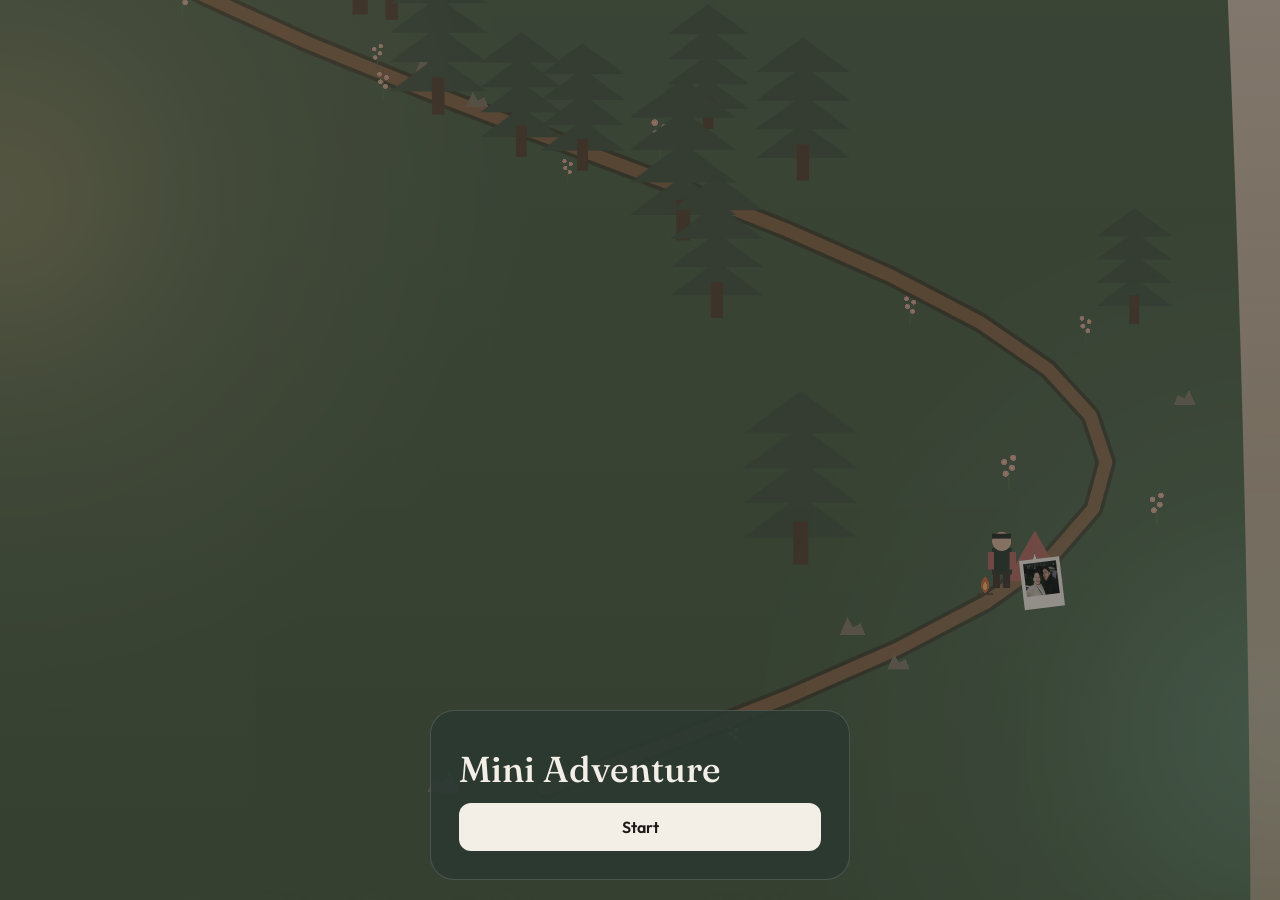
==== index1.html @ 4e4b4901 "Add files via upload" ====
<!DOCTYPE html>
<html lang="tl">
<head>
  <meta charset="utf-8" />
  <meta name="viewport" content="width=device-width, initial-scale=1, viewport-fit=cover" />
  <title>Ridge Letters</title>
  <meta name="theme-color" content="#2c3a32" />
  <link rel="icon" href="favicon.svg" />
  <link rel="preconnect" href="https://fonts.googleapis.com" />
  <link rel="preconnect" href="https://fonts.gstatic.com" crossorigin />
  <link href="https://fonts.googleapis.com/css2?family=Fraunces:ital,opsz,wght@0,9..144,500;0,9..144,600;1,9..144,560&family=Outfit:wght@400;500;600&display=swap" rel="stylesheet" />
  <style>
    :root {
      --ink: #1c1917;
      --paper: #f3eee6;
      --pine: #2c3a32;
      --pine-deep: #1b2620;
      --clay: #b56962;
      --mist: #8a8580;
    }
    * { box-sizing: border-box; -webkit-touch-callout: none; -webkit-user-select: none; user-select: none; }
    html, body { margin: 0; min-height: 100%; height: 100%; background: var(--pine-deep); color: var(--paper); font-family: Outfit, system-ui, sans-serif; -webkit-font-smoothing: antialiased; }
    canvas { position: absolute; inset: 0; width: 100%; height: 100%; display: block; z-index: 0; }
    #backgroundAnimation { position: fixed; inset: -18%; z-index: 2; pointer-events: none; overflow: hidden; opacity: .9; mix-blend-mode: screen; }
    #backgroundAnimation::before, #backgroundAnimation::after { content: ""; position: absolute; width: 85vmax; height: 85vmax; border-radius: 50%; filter: blur(35px); opacity: .42; will-change: transform; }
    #backgroundAnimation::before { left: -18%; top: -15%; background: radial-gradient(circle, rgba(255,190,112,.82) 0%, rgba(255,190,112,.22) 32%, rgba(199,157,115,0) 68%); animation: glowDriftA 14s ease-in-out infinite alternate; }
    #backgroundAnimation::after { right: -18%; bottom: -18%; background: radial-gradient(circle, rgba(120,220,190,.78) 0%, rgba(120,220,190,.2) 34%, rgba(111,151,133,0) 68%); animation: glowDriftB 18s ease-in-out infinite alternate; }
    @keyframes glowDriftA { from { transform: translate3d(-3%, -2%, 0) scale(.9); } to { transform: translate3d(18%, 15%, 0) scale(1.12); } }
    @keyframes glowDriftB { from { transform: translate3d(4%, 3%, 0) scale(1.05); } to { transform: translate3d(-16%, -12%, 0) scale(.88); } }
    #ui { position: absolute; inset: 0; z-index: 4; pointer-events: none; display: flex; flex-direction: column; }
    .hud { pointer-events: auto; display: flex; justify-content: space-between; padding: 16px; padding-top: max(16px, env(safe-area-inset-top)); }
    .chip { background: rgba(27,38,32,.7); border: 1px solid rgba(243,238,230,.15); border-radius: 16px; padding: 12px 16px; }
    .chip h1 { font-family: Fraunces, Georgia, serif; font-size: 18px; margin: 0; font-weight: 500; }
    .chip p { margin: 4px 0 0; font-size: 12px; opacity: .7; font-variant-numeric: tabular-nums; }
    .iconbtn { width: 44px; height: 44px; border: 1px solid rgba(243,238,230,.2); background: var(--pine); color: var(--paper); border-radius: 12px; cursor: pointer; }
    .prompt { margin: 8px auto 0; max-width: 320px; text-align: center; background: rgba(27,38,32,.65); border-radius: 12px; padding: 8px 16px; font-size: 14px; }
    .controls { pointer-events: auto; margin-top: auto; padding: 16px; padding-bottom: max(16px, env(safe-area-inset-bottom)); display: flex; justify-content: space-between; gap: 12px; max-width: 420px; width: 100%; align-self: center; }
    .hold { min-width: 96px; height: 56px; border-radius: 12px; border: 1px solid rgba(243,238,230,.2); background: var(--pine); color: var(--paper); cursor: pointer; font: 600 12px Outfit, sans-serif; }
    .open { min-width: 144px; height: 48px; border: 0; border-radius: 12px; background: var(--clay); color: var(--paper); font: 600 16px Outfit, sans-serif; cursor: pointer; }
    .overlay { position: absolute; inset: 0; background: rgba(28,25,23,.45); display: flex; align-items: flex-end; justify-content: center; padding: 20px; pointer-events: auto; }
    .card { width: 100%; max-width: 420px; background: rgba(44,58,50,.92); border: 1px solid rgba(243,238,230,.15); border-radius: 24px; padding: 28px; margin-bottom: env(safe-area-inset-bottom); }
    .card .eyebrow { font-size: 11px; letter-spacing: .18em; text-transform: uppercase; opacity: .6; font-weight: 500; }
    .card h2 { font-family: Fraunces, Georgia, serif; font-size: 36px; margin: 12px 0 0; font-weight: 500; line-height: 1; }
    .card p { font-size: 14px; line-height: 1.55; opacity: .85; }
    .hint { font-size: 12px; color: var(--mist); }
    .btn { display: block; width: 100%; height: 48px; border: 0; border-radius: 12px; background: var(--paper); color: var(--ink); font: 600 16px Outfit, sans-serif; cursor: pointer; margin-top: 16px; }
    .btn.ghost { background: transparent; color: var(--paper); }
    .polaroid { width: 100%; max-width: 22rem; background: var(--paper); color: var(--ink); padding: 12px 12px 24px; transform: rotate(-1.2deg); position: relative; }
    .polaroid img { width: 100%; aspect-ratio: 3/4; object-fit: cover; display: block; }
    .polaroid .meta { font-size: 11px; letter-spacing: .16em; text-transform: uppercase; color: var(--mist); margin: 16px 8px 0; font-weight: 500; }
    .polaroid .letter { font-family: Fraunces, Georgia, serif; font-style: italic; font-size: 1.05rem; line-height: 1.5; margin: 12px 8px 0; }
    .close { position: absolute; right: -8px; top: -8px; width: 40px; height: 40px; border-radius: 999px; border: 0; background: var(--pine); color: var(--paper); cursor: pointer; font-size: 18px; }
    .journal { width: 100%; max-width: 520px; background: var(--paper); color: var(--ink); border-radius: 24px; padding: 24px; }
    .journal h2 { font-family: Fraunces, Georgia, serif; margin: 0; }
    .grid { display: grid; grid-template-columns: repeat(3, 1fr); gap: 12px; margin-top: 20px; }
    .grid button { border: 0; background: transparent; padding: 0; text-align: left; cursor: pointer; color: var(--mist); font-size: 12px; }
    .grid img, .ph { width: 100%; aspect-ratio: 3/4; object-fit: cover; background: #e7ddd0; display: flex; align-items: center; justify-content: center; }
    .hidden { display: none !important; }
    button:disabled { opacity: .4; cursor: default; }
  
/* Mobile-friendly layout + gentle atmosphere animations */
* { box-sizing: border-box; }
html, body { width: 100%; min-width: 0; height: 100%; overflow: hidden; overscroll-behavior: none; }
body { -webkit-text-size-adjust: 100%; -webkit-touch-callout: none; touch-action: none; }
img, canvas, button { -webkit-touch-callout: none; -webkit-user-select: none; user-select: none; }
button, .btn { min-height: 44px; touch-action: manipulation; }
button:focus-visible, .btn:focus-visible { outline: 2px solid #d7b18a; outline-offset: 3px; }
canvas { max-width: 100%; }
img { max-width: 100%; height: auto; }
#letterWrap, #journalWrap, #summit { max-width: min(92vw, 760px); max-height: 86dvh; overflow: hidden; overscroll-behavior: none; }
#letterWrap { animation: letterRise .45s cubic-bezier(.2,.75,.25,1) both; }
#journalWrap { animation: journalFade .35s ease-out both; }
#summit { animation: summitReveal .8s cubic-bezier(.18,.8,.25,1) both; }
@keyframes letterRise { from { opacity: 0; transform: translateY(18px) scale(.985); } to { opacity: 1; transform: translateY(0) scale(1); } }
@keyframes journalFade { from { opacity: 0; } to { opacity: 1; } }
@keyframes summitReveal { 0% { opacity: 0; transform: translateY(24px) scale(.96); } 70% { opacity: 1; transform: translateY(-3px) scale(1.01); } 100% { opacity: 1; transform: translateY(0) scale(1); } }
button, .btn { transition: transform .16s ease, filter .16s ease, background-color .16s ease; }
button:active, .btn:active { transform: scale(.97); }
@media (max-width: 700px) {
  body { font-size: 15px; }
  #letterWrap, #journalWrap, #summit { width: calc(100vw - 24px); max-width: calc(100vw - 24px); max-height: 82dvh; overflow: hidden; padding: 16px !important; }
  #letterText { line-height: 1.65; overflow-wrap: anywhere; }
  #letterImg { width: 100%; max-height: 38dvh; object-fit: contain; }
  #journalGrid { grid-template-columns: repeat(2, minmax(0, 1fr)) !important; gap: 10px !important; }
  #controls { gap: 8px; }
  #controls button, #controls .btn { min-width: 44px; }
  #hud { max-width: calc(100vw - 20px); }
}
@media (max-width: 380px) {
  #letterWrap, #journalWrap, #summit { padding: 12px !important; }
  #journalGrid { grid-template-columns: 1fr !important; }
}
@media (prefers-reduced-motion: reduce) {
  *, *::before, *::after { animation-duration: .01ms !important; animation-iteration-count: 1 !important; scroll-behavior: auto !important; transition-duration: .01ms !important; }
}


#ambientMotes { position: fixed; inset: 0; pointer-events: none; z-index: 3; overflow: hidden; }
.ambient-mote { position: absolute; bottom: -18px; width: var(--size, 5px); height: var(--size, 5px); border-radius: 50%; background: rgba(255, 224, 157, .98); box-shadow: 0 0 10px 3px rgba(255,205,125,.72), 0 0 24px rgba(255,184,98,.38); animation: moteDrift var(--duration, 12s) linear infinite; animation-delay: var(--delay, 0s); will-change: transform, opacity; }
@keyframes moteDrift { 0% { transform: translate3d(0,0,0); opacity: 0; } 12% { opacity: .65; } 85% { opacity: .45; } 100% { transform: translate3d(var(--drift, 22px), -105vh, 0); opacity: 0; } }
@media (prefers-reduced-motion: reduce) { #ambientMotes, #backgroundAnimation { display:none; } #backgroundAnimation::before, #backgroundAnimation::after { animation:none; } }

</style>
</head>
<body>
<div id="backgroundAnimation" aria-hidden="true"></div>
<div id="ambientMotes" aria-hidden="true"></div>
  <audio id="bgMusic" src="background-music.mp3" loop preload="none"></audio>
  <canvas id="c"></canvas>
  <div id="ui">
    <div class="hud hidden" id="hud">
      <div class="chip"><h1>Ridge Letters</h1><p id="stats">0/6 camps · 1284 m</p></div>
      <div style="display:flex;gap:8px">
        <button class="iconbtn" id="journalBtn" aria-label="Journal">J</button>
        <button class="iconbtn" id="muteBtn" aria-label="Mute">M</button>
      </div>
    </div>
    <p class="prompt hidden" id="prompt"></p>
    <div class="controls hidden" id="controls">
      <button class="hold" id="down">Descend</button>
      <button class="open hidden" id="openBtn">Open picture</button>
      <button class="hold" id="up">Climb</button>
    </div>
    <div class="overlay" id="title">
      <div class="card">
        <div class="eyebrow"></div>
        <h2>Mini Adventure</h2>
        <button class="btn" id="begin">Start</button>
      </div>
    </div>
    <div class="overlay hidden" id="letterWrap" style="align-items:center">
      <div class="polaroid">
        <button class="close" id="letterClose" aria-label="Close">×</button>
        <img id="letterImg" alt="" />
        <div class="meta" id="letterMeta"></div>
        <p class="letter" id="letterText"></p>
      </div>
    </div>
    <div class="overlay hidden" id="journalWrap" style="align-items:center">
      <div class="journal">
        <div style="display:flex;justify-content:space-between;align-items:start">
          <div><h2>Trail journal</h2><p class="hint">Mga pictures na nabuksan mo along the ridge.</p></div>
          <button class="iconbtn" id="journalClose" style="background:transparent;color:var(--ink);border-color:#ddd">×</button>
        </div>
        <div class="grid" id="journalGrid"></div>
      </div>
    </div>
    <div class="overlay hidden" id="summit">
      <div class="card">
        <div class="eyebrow">Tahimik ang mundo sa tuktok</div>
        <button class="btn" id="stay">Stay</button>
        <button class="btn ghost" id="again">Again</button>
      </div>
    </div>
  </div>
<script>
const CAMPS = [
  { id:"meadow", name:"Wildflower Camp", elevation:1284, t:0.06, photo:"meadow.jpg", prompt:"",
    letter:"Alam mo, ang saya lang na may ikaw sa mga araw ko. Kahit simpleng kwentuhan, tawanan sa kung anu-anong bagay, o tambay lang na walang ginagawa, nagiging mas okay ang araw ko. Sana marami pa tayong ganitong moments—yung walang pressure, basta masaya lang tayo." },
  { id:"pines", name:"Pine Hollow", elevation:1710, t:0.22, photo:"pines.jpg", prompt:"",
    letter:"Gusto ko yung feeling na puwede tayong maging sarili natin kapag magkasama. Puwedeng seryoso minsan, puwedeng puro kalokohan din. At kapag pagod ka, nandito lang ako para makinig o samahan ka—kahit wala akong perfect na advice, at least may kakampi ka." },
  { id:"lake", name:"Mirror Lake", elevation:2186, t:0.4, photo:"lake.jpg", prompt:"",
    letter:"Isa sa mga gusto ko sa atin, hindi naman kailangang laging bongga para maging memorable. Minsan yung random na picture, simpleng lakad, o mga bagay na tayo lang ang nakaka-gets ang pinaka-nakakatawa. Sana hindi mawala yung pagiging comfortable natin sa isa’t isa, kahit tumagal pa tayo." },
  { id:"ridge", name:"Cloudline", elevation:2688, t:0.58, photo:"ridge.jpg", prompt:"",
    letter:"Hindi naman tayo laging mag-aagree, at sure akong may times na pareho tayong matigas ang ulo. Pero sana lagi pa rin nating piliing mag-usap nang maayos, makinig, at ayusin kung may problema. Mas gusto kong team tayo kaysa magkalaban. Tapos pagkatapos, bati na ulit—at puwede na tayong maghanap ng kakainin." },
  { id:"stars", name:"Star Camp", elevation:3180, t:0.78, photo:"stars.jpg", prompt:"",
    letter:"Salamat sa pag-share ng araw mo sa akin—sa good news, sa reklamo, sa random stories, at kahit sa mga bagay na hindi naman importante pero gusto mo lang ikwento. Gusto kong patuloy na makilala ka habang pareho tayong naggo-grow. At oo, handa pa rin akong makinig sa mga kwentong alam ko na ang ending." },
  { id:"summit", name:"The Summit", elevation:3612, t:0.965, photo:"summit.jpg", prompt:"",
    letter:"Ayun, nakaabot ka rin sa summit! Sana nag-enjoy ka sa little adventure na ’to. Ginawa ko ito para balikan natin yung ilang memories natin, at para may bago rin tayong ma-add sa listahan. Hindi naman kailangang laging grand ang mga bagay—basta may tawanan, konting adventure, pagkain pagkatapos, at ikaw na kasama ko, solid na. Love you, and tara, gawa pa tayo ng mas maraming memories." }
];
const WORLD_W = 1600, WORLD_H = 5600, SPEED = 310, NEAR = 0.028;
const KEY = "ridge-letters-v1";

function mountainHalf(y){ const t=1-y/WORLD_H; const e=t*t*(3-2*t); return WORLD_W*(0.48-e*0.16); }
function buildPath(){
  const points=[], n=100;
  for(let i=0;i<=n;i++){
    const t=i/n, y=WORLD_H-220-t*(WORLD_H-520), half=mountainHalf(y)-150;
    points.push({x:WORLD_W/2+Math.sin(t*Math.PI*7.15)*half, y});
  }
  const lengths=[0]; let total=0;
  for(let i=1;i<points.length;i++){ total+=Math.hypot(points[i].x-points[i-1].x, points[i].y-points[i-1].y); lengths.push(total); }
  return {points, lengths, total};
}
function sample(path,t){
  const dist=Math.max(0,Math.min(1,t))*path.total;
  let lo=0, hi=path.lengths.length-1;
  while(lo<hi-1){ const mid=(lo+hi)>>1; if(path.lengths[mid]<dist) lo=mid; else hi=mid; }
  const span=path.lengths[hi]-path.lengths[lo]||1, u=(dist-path.lengths[lo])/span;
  const a=path.points[lo], b=path.points[hi];
  let tx=b.x-a.x, ty=b.y-a.y, len=Math.hypot(tx,ty)||1;
  return {x:a.x+(b.x-a.x)*u, y:a.y+(b.y-a.y)*u, tx:tx/len, ty:ty/len};
}
function rng(seed){ return ()=>{ seed|=0; seed=(seed+0x6d2b79f5)|0; let t=Math.imul(seed^(seed>>>15),1|seed); t=(t+Math.imul(t^(t>>>7),61|t))^t; return ((t^(t>>>14))>>>0)/4294967296; }; }
function createWorld(){
  const path=buildPath(), rand=rng(42);
  const camps=CAMPS.map(c=>{ const p=sample(path,c.t); return {id:c.id,x:p.x,y:p.y,tentFlip:p.tx<0}; });
  const decorations=[];
  for(let i=0;i<86;i++){
    const t=0.04+rand()*0.92, p=sample(path,t), side=rand()<0.5?-1:1, dist=70+rand()*220;
    const x=p.x+side*dist, y=p.y+(rand()-0.4)*40;
    if(Math.abs(x-WORLD_W/2)>mountainHalf(y)-20) continue;
    if(camps.some(c=>Math.hypot(c.x-x,c.y-y)<160)) continue;
    const elev=1-y/WORLD_H;
    decorations.push({kind:elev>0.82?"pineSnow":elev>0.55&&rand()<0.55?"pineSnow":"pine", x,y, scale:0.32+rand()*0.24, flip:side>0});
  }
  for(let i=0;i<40;i++){
    const p=sample(path,rand());
    decorations.push({kind:"rocks", x:p.x+(rand()-0.5)*240, y:p.y+10, scale:0.18+rand()*0.16, flip:rand()>0.5});
  }
  for(let i=0;i<28;i++){
    const p=sample(path,rand()*0.45);
    decorations.push({kind:"flowers", x:p.x+(rand()-0.5)*200, y:p.y+6, scale:0.16+rand()*0.14, flip:rand()>0.5});
  }
  decorations.sort((a,b)=>a.y-b.y);
  const stars=Array.from({length:90},()=>({x:rand()*WORLD_W,y:rand()*WORLD_H*0.45,r:0.6+rand()*1.4}));
  return {path, decorations, camps, stars};
}
function loadImg(src){
  return new Promise((res)=>{
    const i=new Image();
    i.onload=()=>res(i);
    i.onerror=()=>{
      // Lightweight drawn fallback for optional game sprites when sprite files aren't supplied.
      const c=document.createElement("canvas");
      c.width=128; c.height=160;
      const g=c.getContext("2d");
      if(src.includes("hiker")){
        g.fillStyle="#2c3a32"; g.fillRect(40,54,48,65);
        g.fillStyle="#d9b89a"; g.beginPath(); g.arc(64,39,23,0,Math.PI*2); g.fill();
        g.fillStyle="#262b29"; g.fillRect(41,20,46,12);
        g.fillStyle="#40352e"; g.fillRect(43,112,17,40); g.fillRect(68,112,17,40);
        g.fillStyle="#b56962"; g.fillRect(30,65,15,42); g.fillRect(83,65,15,42);
      } else if(src.includes("tent")){
        g.fillStyle="#b56962"; g.beginPath(); g.moveTo(10,130); g.lineTo(64,34); g.lineTo(118,130); g.closePath(); g.fill();
        g.fillStyle="#f3eee6"; g.beginPath(); g.moveTo(49,130); g.lineTo(64,78); g.lineTo(79,130); g.closePath(); g.fill();
      } else if(src.includes("pine")){
        g.fillStyle="#4a5a49"; for(let y=15;y<125;y+=28){g.beginPath();g.moveTo(64,y);g.lineTo(18,y+34);g.lineTo(110,y+34);g.closePath();g.fill();}
        g.fillStyle="#594838";g.fillRect(58,120,12,35);
      } else if(src.includes("rocks")){
        g.fillStyle="#867b6c";g.beginPath();g.moveTo(10,140);g.lineTo(30,90);g.lineTo(62,108);g.lineTo(85,65);g.lineTo(118,140);g.closePath();g.fill();
      } else if(src.includes("flowers")){
        g.fillStyle="#58704e";g.fillRect(61,65,6,90);
        for(const [x,y] of [[48,58],[76,78],[53,99],[80,43]]){g.fillStyle="#d8a6a2";g.beginPath();g.arc(x,y,11,0,Math.PI*2);g.fill();g.fillStyle="#e7c66e";g.beginPath();g.arc(x,y,4,0,Math.PI*2);g.fill();}
      } else if(src.includes("campfire")){
        g.fillStyle="#594838";g.fillRect(25,124,78,9);
        g.fillStyle="#d66b42";g.beginPath();g.moveTo(64,42);g.quadraticCurveTo(104,90,64,124);g.quadraticCurveTo(24,90,64,42);g.fill();
        g.fillStyle="#f1c06a";g.beginPath();g.moveTo(64,68);g.quadraticCurveTo(84,95,64,111);g.quadraticCurveTo(44,95,64,68);g.fill();
      }
      res(c);
    };
    i.src=src;
  });
}

const canvas=document.getElementById("c"), ctx=canvas.getContext("2d");
const title=document.getElementById("title");
const hud=document.getElementById("hud");
const controls=document.getElementById("controls");
const letterWrap=document.getElementById("letterWrap");
const journalWrap=document.getElementById("journalWrap");
const summit=document.getElementById("summit");
const letterImg=document.getElementById("letterImg");
const letterMeta=document.getElementById("letterMeta");
const letterText=document.getElementById("letterText");
const journalGrid=document.getElementById("journalGrid");
const openBtn=document.getElementById("openBtn");
const prompt=document.getElementById("prompt");
const stats=document.getElementById("stats");
const world=createWorld();
let images=null, phase="title", opened=new Set(), near=null, active=null, muted=false;
const keys=new Set(); let climb=false, descend=false;
const startT=CAMPS[0].t;
let pose=sample(world.path,startT);
const sim={ t:startT, x:pose.x, y:pose.y, tx:pose.tx, ty:pose.ty, facing:1, walking:false, anim:0, time:0 };
const cam={ x:0, y:0, w:390, h:844 };

try {
  const s=JSON.parse(localStorage.getItem(KEY)||"null");
  if(s&&s.version===1){ if(s.t>0.02) sim.t=s.t; (s.opened||[]).forEach(id=>opened.add(id)); muted=!!s.muted; pose=sample(world.path,sim.t); sim.x=pose.x; sim.y=pose.y; }
} catch {}

Promise.all([
  ...[1,2,3,4].map(i=>loadImg("sprites/hiker-idle-"+i+".png")),
  ...[1,2,3,4].map(i=>loadImg("sprites/hiker-walk-"+i+".png")),
  ...[1,2,3,4].map(i=>loadImg("sprites/campfire-"+i+".png")),
  loadImg("sprites/tent.png"), loadImg("sprites/pine.png"), loadImg("sprites/pine-snow.png"),
  loadImg("sprites/rocks.png"), loadImg("sprites/flowers.png"),
  ...CAMPS.map(c=>loadImg(c.photo))
]).then(arr=>{
  images={ idle:arr.slice(0,4), walk:arr.slice(4,8), fire:arr.slice(8,12), tent:arr[12], pine:arr[13], pineSnow:arr[14], rocks:arr[15], flowers:arr[16], photos:{} };
  CAMPS.forEach((c,i)=>images.photos[c.id]=arr[17+i]);
}).catch(console.error);

function lerp(a,b,t){ return a+(b-a)*t; }
function rgb(c,a){ return a==null||a===1?`rgb(${c[0]|0},${c[1]|0},${c[2]|0})`:`rgba(${c[0]|0},${c[1]|0},${c[2]|0},${a})`; }
function skyFor(t){
  const keys=[{t:0,top:[232,196,168],bot:[186,150,124]},{t:0.18,top:[176,198,196],bot:[132,154,128]},{t:0.38,top:[156,186,204],bot:[168,176,164]},{t:0.58,top:[210,168,140],bot:[156,132,118]},{t:0.78,top:[16,22,40],bot:[32,40,58]},{t:1,top:[255,196,164],bot:[186,142,122]}];
  let i=0; while(i<keys.length-2 && t>keys[i+1].t) i++;
  const a=keys[i], b=keys[i+1], u=(t-a.t)/(b.t-a.t||1);
  const mix=(p,q)=>[lerp(p[0],q[0],u),lerp(p[1],q[1],u),lerp(p[2],q[2],u)];
  return {top:mix(a.top,b.top), bot:mix(a.bot,b.bot), night:t>0.68&&t<0.9};
}
function drawSprite(img,x,y,h,flip){
  if(!img) return;
  const w=(img.width/img.height)*h;
  ctx.save(); ctx.translate(x,y); if(flip) ctx.scale(-1,1); ctx.drawImage(img,-w/2,-h,w,h); ctx.restore();
}
function sx(x){ return x-cam.x; } function sy(y){ return y-cam.y; }

function draw(){
  if(!images) return;
  const sky=skyFor(sim.t);
  const g=ctx.createLinearGradient(0,0,0,cam.h); g.addColorStop(0,rgb(sky.top)); g.addColorStop(1,rgb(sky.bot));
  ctx.fillStyle=g; ctx.fillRect(0,0,cam.w,cam.h);
  if(sky.night){ ctx.fillStyle="rgba(247,241,232,.85)"; world.stars.forEach(s=>{ ctx.beginPath(); ctx.arc(sx(s.x),sy(s.y),s.r,0,6.28); ctx.fill(); }); }
  ctx.beginPath();
  for(let y=0;y<=WORLD_H;y+=28){ const x=WORLD_W/2-mountainHalf(y); y===0?ctx.moveTo(sx(x),sy(y)):ctx.lineTo(sx(x),sy(y)); }
  for(let y=WORLD_H;y>=0;y-=28) ctx.lineTo(sx(WORLD_W/2+mountainHalf(y)),sy(y));
  ctx.closePath();
  const mg=ctx.createLinearGradient(0,sy(0),0,sy(WORLD_H));
  mg.addColorStop(0,rgb([214,214,210])); mg.addColorStop(0.18,rgb(sky.night?[48,56,72]:[118,132,112])); mg.addColorStop(1,rgb([74,96,70]));
  ctx.fillStyle=mg; ctx.fill();
  const lake=world.camps.find(c=>c.id==="lake");
  if(lake){ ctx.save(); ctx.translate(sx(lake.x),sy(lake.y+36)); ctx.scale(1,.38); ctx.fillStyle="rgba(148,176,182,.8)"; ctx.beginPath(); ctx.arc(0,0,210,0,6.28); ctx.fill(); ctx.restore(); }
  ctx.lineJoin="round"; ctx.lineCap="round"; ctx.strokeStyle="rgba(62,48,38,.55)"; ctx.lineWidth=22;
  ctx.beginPath(); world.path.points.forEach((p,i)=> i?ctx.lineTo(sx(p.x),sy(p.y)):ctx.moveTo(sx(p.x),sy(p.y))); ctx.stroke();
  ctx.strokeStyle="#8a6b4e"; ctx.lineWidth=14; ctx.stroke();
  const fire=images.fire[Math.floor(sim.time*8)%4];
  function deco(d){
    const img=d.kind==="pine"?images.pine:d.kind==="pineSnow"?images.pineSnow:d.kind==="rocks"?images.rocks:images.flowers;
    const h=d.kind==="rocks"?190*d.scale:d.kind==="flowers"?190*d.scale:420*d.scale;
    drawSprite(img,sx(d.x),sy(d.y),h,d.flip);
  }
  world.decorations.filter(d=>d.y<sim.y).forEach(deco);
  world.camps.forEach(site=>{
    drawSprite(images.tent, sx(site.x)+(site.tentFlip?-36:36), sy(site.y)+6, 92, site.tentFlip);
    if(site.id!=="summit") drawSprite(fire, sx(site.x)-18, sy(site.y)+10, 36, false);
    else drawSprite(images.rocks, sx(site.x)-8, sy(site.y)+8, 38, false);
    const camp=CAMPS.find(c=>c.id===site.id), photo=images.photos[site.id];
    ctx.save(); ctx.translate(sx(site.x)+44, sy(site.y)-8); ctx.rotate(-0.12); ctx.fillStyle="#f3eee6"; ctx.fillRect(-22,-28,44,54);
    if(photo) ctx.drawImage(photo,-18,-24,36,36); ctx.restore();
  });
  const frames=sim.walking?images.walk:images.idle;
  const frame=frames[Math.floor(sim.anim*(sim.walking?8:3.2))%4];
  drawSprite(frame, sx(sim.x), sy(sim.y), 72, sim.facing<0);
  world.decorations.filter(d=>d.y>=sim.y).forEach(deco);
}

function elev(t){ return Math.round(CAMPS[0].elevation+(CAMPS[5].elevation-CAMPS[0].elevation)*t); }
function persist(){ try{ localStorage.setItem(KEY, JSON.stringify({version:1,t:sim.t,opened:[...opened],muted})); }catch{} }

function setPhase(p){
  phase=p;
  if(p!=="play"){ climb=false; descend=false; }
  title.classList.toggle("hidden", p!=="title");
  hud.classList.toggle("hidden", p==="title");
  controls.classList.toggle("hidden", p!=="play");
  letterWrap.classList.toggle("hidden", p!=="letter");
  journalWrap.classList.toggle("hidden", p!=="journal");
  summit.classList.toggle("hidden", p!=="summit");
}

function openLetter(id){
  const camp=CAMPS.find(c=>c.id===id); if(!camp) return;
  opened.add(id); active=id; persist();
  letterImg.src=camp.photo; letterImg.alt=camp.name;
  letterMeta.textContent=camp.name+" · "+camp.elevation+" m";
  letterText.textContent=camp.letter;
  setPhase("letter");
  renderJournal();
}

function closeLetter(){
  if(active==="summit" && opened.has("summit")) { setPhase("summit"); active=null; return; }
  active=null; setPhase("play");
}

function renderJournal(){
  journalGrid.innerHTML=CAMPS.map(c=>{
    const found=opened.has(c.id);
    return `<button ${found?`onclick="openLetter('${c.id}')"`:"disabled"}><span class="ph">${found?`<img src="${c.photo}" alt="${c.name}">`:"Hindi pa"}</span><br>${found?c.name:"—"}</button>`;
  }).join("");
}

const bgMusic = document.getElementById("bgMusic");
function syncMusicButton(){
  const btn = document.getElementById("muteBtn");
  btn.textContent = muted ? "♪̸" : "♪";
  btn.setAttribute("aria-label", muted ? "Turn music on" : "Turn music off");
  btn.title = muted ? "Turn music on" : "Turn music off";
  bgMusic.muted = muted;
}
async function startMusic(){
  bgMusic.muted = muted;
  try { await bgMusic.play(); } catch (err) {
    // The browser may block playback until another user interaction.
  }
}
document.getElementById("begin").onclick=()=>{ setPhase("play"); startMusic(); };
syncMusicButton();
document.getElementById("letterClose").onclick=closeLetter;
document.getElementById("journalBtn").onclick=()=>{ renderJournal(); setPhase("journal"); };
document.getElementById("journalClose").onclick=()=>setPhase("play");
document.getElementById("stay").onclick=()=>setPhase("play");
document.getElementById("again").onclick=()=>{ sim.t=CAMPS[0].t; opened.clear(); persist(); const p=sample(world.path,sim.t); sim.x=p.x; sim.y=p.y; setPhase("play"); };
document.getElementById("openBtn").onclick=()=>{ if(near) openLetter(near); };
document.getElementById("muteBtn").onclick=()=>{
  muted=!muted;
  bgMusic.muted=muted;
  syncMusicButton();
  if(!muted) startMusic();
  persist();
};

["up","down"].forEach(id=>{
  const el=document.getElementById(id);
  const set=v=>{ if(id==="up") climb=v; else descend=v; };
  el.onpointerdown=e=>{ e.preventDefault(); try { el.setPointerCapture(e.pointerId); } catch {} set(true); };
  el.onpointerup=el.onpointercancel=()=>set(false);
  el.onlostpointercapture=()=>set(false);
});

window.addEventListener("keydown", e=>{
  keys.add(e.code);
  if(["ArrowUp","ArrowDown","ArrowLeft","ArrowRight","Space"].includes(e.code)) e.preventDefault();
  if((e.code==="Space"||e.code==="Enter") && phase==="play" && near) openLetter(near);
  else if((e.code==="Space"||e.code==="Enter"||e.code==="Escape") && phase==="letter") closeLetter();
  if(e.code==="Escape" && (phase==="journal"||phase==="summit")) setPhase("play");
  if(e.code==="KeyJ" && phase==="play"){ renderJournal(); setPhase("journal"); }
});
window.addEventListener("keyup", e=>keys.delete(e.code));
window.addEventListener("blur", ()=>{ keys.clear(); climb=false; descend=false; });

let last=performance.now(), acc=0, persistAt=0;
function loop(now){
  const dt=Math.min(0.1,(now-last)/1000); last=now; acc+=dt;
  while(acc>=1/60){ update(1/60); acc-=1/60; }
  const dpr=Math.min(2,devicePixelRatio||1), cssW=canvas.clientWidth, cssH=canvas.clientHeight;
  if(canvas.width!==Math.floor(cssW*dpr)||canvas.height!==Math.floor(cssH*dpr)){ canvas.width=Math.floor(cssW*dpr); canvas.height=Math.floor(cssH*dpr); }
  const viewH=980, viewW=viewH*(cssW/Math.max(cssH,1)); cam.w=viewW; cam.h=viewH;
  ctx.setTransform(dpr,0,0,dpr,0,0); ctx.imageSmoothingEnabled=true;
  ctx.save(); ctx.scale(cssW/viewW, cssH/viewH); draw(); ctx.restore();
  requestAnimationFrame(loop);
}
function update(dt){
  sim.time+=dt;
  let mx=0,my=0;
  if(phase==="play"){
    if(keys.has("KeyA")||keys.has("ArrowLeft")) mx-=1;
    if(keys.has("KeyD")||keys.has("ArrowRight")) mx+=1;
    if(keys.has("KeyW")||keys.has("ArrowUp")||climb) my-=1;
    if(keys.has("KeyS")||keys.has("ArrowDown")||descend) my+=1;
  }
  let walking=false;
  if(mx||my){
    const p=sample(world.path,sim.t);
    const along=mx*p.tx+my*p.ty;
    const dir=along===0?(my<0||mx>0?-1:1)*Math.sign(p.ty||1):Math.sign(along);
    sim.t=Math.max(0,Math.min(1,sim.t+(dir*SPEED*dt)/world.path.total));
    walking=true;
  }
  const p=sample(world.path,sim.t);
  sim.x=p.x; sim.y=p.y; sim.tx=p.tx; sim.ty=p.ty;
  if(walking) sim.facing=p.tx>=0?1:-1;
  sim.walking=walking; sim.anim+=dt;
  near=null; let best=NEAR;
  CAMPS.forEach(c=>{ const d=Math.abs(sim.t-c.t); if(d<best){ best=d; near=c.id; } });
  openBtn.classList.toggle("hidden", !(phase==="play" && near));
  const camp=CAMPS.find(c=>c.id===near);
  if(phase==="play" && camp && !opened.has(camp.id)){ prompt.classList.remove("hidden"); prompt.textContent=camp.prompt; }
  else prompt.classList.add("hidden");
  stats.textContent=`${opened.size}/6 camps · ${elev(sim.t)} m`;
  const k=1-Math.exp(-dt*4.2);
  cam.x+=(sim.x-cam.w/2-cam.x)*k; cam.y+=(sim.y-cam.h*0.62-cam.y)*k;
  cam.x=Math.max(0,Math.min(WORLD_W-cam.w,cam.x)); cam.y=Math.max(0,Math.min(WORLD_H-cam.h,cam.y));
  persistAt+=dt; if(persistAt>1.2){ persistAt=0; persist(); }
}
requestAnimationFrame(loop);

// Gentle floating lights for a little storybook atmosphere.
(function addAmbientMotes(){
  const host = document.getElementById("ambientMotes");
  if (!host || window.matchMedia("(prefers-reduced-motion: reduce)").matches) return;
  for (let n = 0; n < 34; n++) {
    const mote = document.createElement("span");
    mote.className = "ambient-mote";
    mote.style.left = (4 + Math.random() * 92) + "%";
    mote.style.setProperty("--duration", (7 + Math.random() * 9) + "s");
    mote.style.setProperty("--size", (3 + Math.random() * 5) + "px");
    mote.style.setProperty("--delay", (-Math.random() * 18) + "s");
    mote.style.setProperty("--drift", (-55 + Math.random() * 110) + "px");
    host.appendChild(mote);
  }
})();

// Prevent the phone's long-press copy/select/context menu while playing.
document.addEventListener("contextmenu", (event) => event.preventDefault());
document.addEventListener("selectstart", (event) => event.preventDefault());
</script>
</body>
</html>
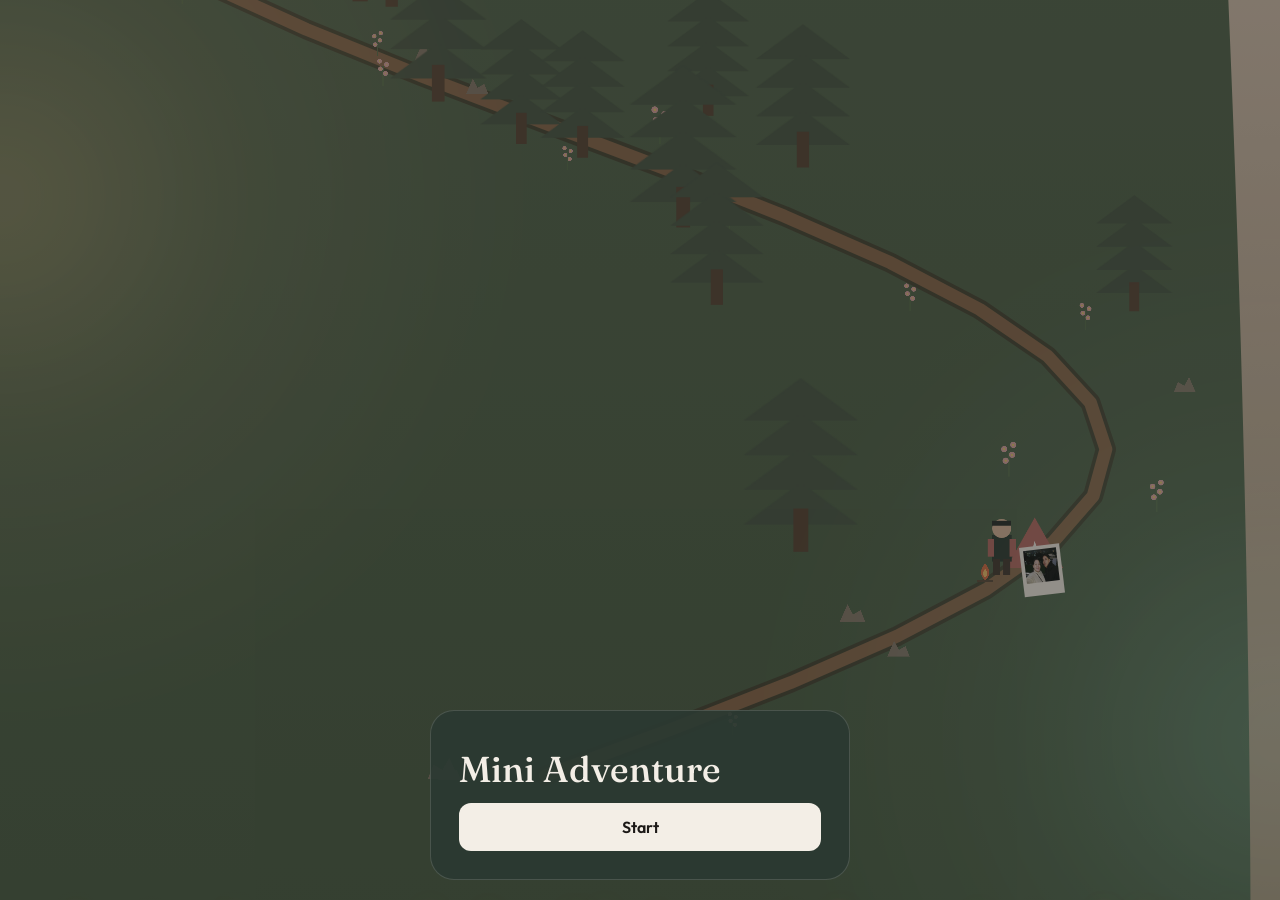
==== commit cfe29178: "Update index1.html" ====
--- a/index1.html
+++ b/index1.html
@@ -161,9 +161,9 @@
     letter:"Gusto ko yung feeling na puwede tayong maging sarili natin kapag magkasama. Puwedeng seryoso minsan, puwedeng puro kalokohan din. At kapag pagod ka, nandito lang ako para makinig o samahan ka—kahit wala akong perfect na advice, at least may kakampi ka." },
   { id:"lake", name:"Mirror Lake", elevation:2186, t:0.4, photo:"lake.jpg", prompt:"",
     letter:"Isa sa mga gusto ko sa atin, hindi naman kailangang laging bongga para maging memorable. Minsan yung random na picture, simpleng lakad, o mga bagay na tayo lang ang nakaka-gets ang pinaka-nakakatawa. Sana hindi mawala yung pagiging comfortable natin sa isa’t isa, kahit tumagal pa tayo." },
-  { id:"ridge", name:"Cloudline", elevation:2688, t:0.58, photo:"ridge.jpg", prompt:"",
+  { id:"ridge", name:"Cloudline", elevation:2688, t:0.58, photo:"stars.jpg", prompt:"",
     letter:"Hindi naman tayo laging mag-aagree, at sure akong may times na pareho tayong matigas ang ulo. Pero sana lagi pa rin nating piliing mag-usap nang maayos, makinig, at ayusin kung may problema. Mas gusto kong team tayo kaysa magkalaban. Tapos pagkatapos, bati na ulit—at puwede na tayong maghanap ng kakainin." },
-  { id:"stars", name:"Star Camp", elevation:3180, t:0.78, photo:"stars.jpg", prompt:"",
+  { id:"stars", name:"Star Camp", elevation:3180, t:0.78, photo:"ridge.jpg", prompt:"",
     letter:"Salamat sa pag-share ng araw mo sa akin—sa good news, sa reklamo, sa random stories, at kahit sa mga bagay na hindi naman importante pero gusto mo lang ikwento. Gusto kong patuloy na makilala ka habang pareho tayong naggo-grow. At oo, handa pa rin akong makinig sa mga kwentong alam ko na ang ending." },
   { id:"summit", name:"The Summit", elevation:3612, t:0.965, photo:"summit.jpg", prompt:"",
     letter:"Ayun, nakaabot ka rin sa summit! Sana nag-enjoy ka sa little adventure na ’to. Ginawa ko ito para balikan natin yung ilang memories natin, at para may bago rin tayong ma-add sa listahan. Hindi naman kailangang laging grand ang mga bagay—basta may tawanan, konting adventure, pagkain pagkatapos, at ikaw na kasama ko, solid na. Love you, and tara, gawa pa tayo ng mas maraming memories." }
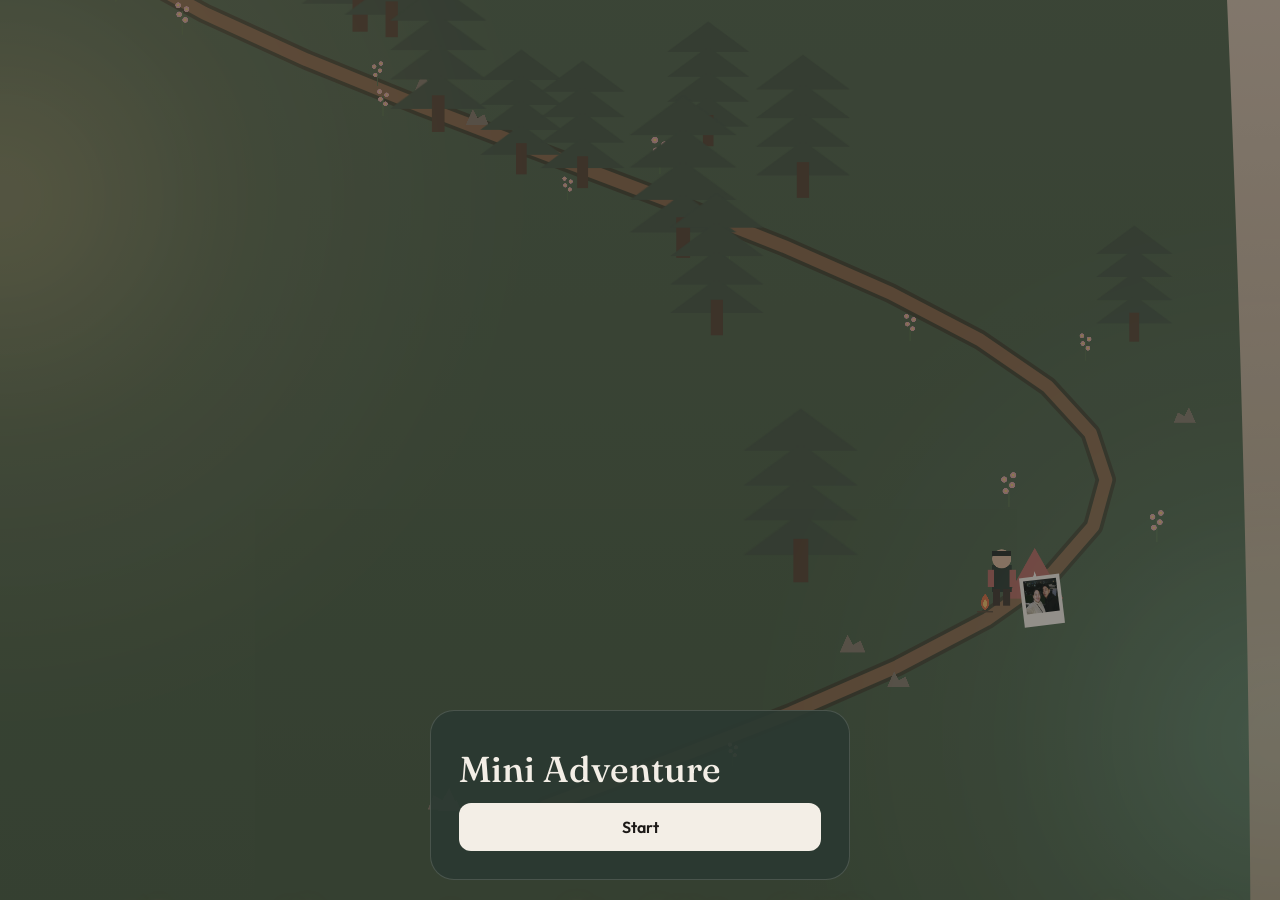
==== commit 1f8a0faf: "Add files via upload" ====
--- a/index1.html
+++ b/index1.html
@@ -33,6 +33,17 @@
     .chip h1 { font-family: Fraunces, Georgia, serif; font-size: 18px; margin: 0; font-weight: 500; }
     .chip p { margin: 4px 0 0; font-size: 12px; opacity: .7; font-variant-numeric: tabular-nums; }
     .iconbtn { width: 44px; height: 44px; border: 1px solid rgba(243,238,230,.2); background: var(--pine); color: var(--paper); border-radius: 12px; cursor: pointer; }
+
+    .fireworks-top { pointer-events:auto; position:fixed; z-index:30; display:none; transform:translateX(-50%); width:min(330px, calc(100vw - 24px)); min-height:46px; white-space:normal; text-align:center; padding:12px 16px; border:1px solid rgba(255,225,170,.65); border-radius:999px; color:#fff5df; background:linear-gradient(135deg, #9c514b, #c58a54); box-shadow:0 6px 24px rgba(0,0,0,.24), 0 0 18px rgba(255,190,112,.22); font:600 14px Outfit,sans-serif; cursor:pointer; }
+    #fireworksCanvas { position:fixed; inset:0; width:100%; height:100%; z-index:20; pointer-events:none; }
+    #anniversaryMessage { position:fixed; z-index:21; inset:0; display:flex; align-items:center; justify-content:center; padding:24px; pointer-events:none; text-align:center; }
+    #anniversaryMessage.hidden { display:none !important; }
+    #anniversaryMessage .message-card { position:relative; pointer-events:auto; max-width:620px; padding:28px 24px; border:1px solid rgba(255,232,190,.65); border-radius:24px; background:rgba(27,38,32,.82); box-shadow:0 12px 50px rgba(0,0,0,.35); animation:anniversaryPop .8s cubic-bezier(.2,.8,.2,1) both; }
+    #anniversaryMessage h2 { margin:0; font:600 clamp(30px,7vw,58px)/1.08 Fraunces,Georgia,serif; color:#ffe7b0; text-shadow:0 0 22px rgba(255,190,112,.5); }
+    #anniversaryMessage p { margin:14px 0 0; font-size:clamp(14px,3.5vw,19px); line-height:1.6; color:#fff5e5; }
+    #anniversaryClose { position:absolute; top:10px; right:10px; width:38px; height:38px; border:1px solid rgba(255,232,190,.55); border-radius:50%; background:rgba(255,255,255,.12); color:#fff5e5; font-size:25px; line-height:1; cursor:pointer; display:grid; place-items:center; }
+    #anniversaryClose:hover { background:rgba(255,255,255,.24); }
+    @keyframes anniversaryPop { from {opacity:0; transform:translateY(18px) scale(.88)} to {opacity:1; transform:translateY(0) scale(1)} }
     .prompt { margin: 8px auto 0; max-width: 320px; text-align: center; background: rgba(27,38,32,.65); border-radius: 12px; padding: 8px 16px; font-size: 14px; }
     .controls { pointer-events: auto; margin-top: auto; padding: 16px; padding-bottom: max(16px, env(safe-area-inset-bottom)); display: flex; justify-content: space-between; gap: 12px; max-width: 420px; width: 100%; align-self: center; }
     .hold { min-width: 96px; height: 56px; border-radius: 12px; border: 1px solid rgba(243,238,230,.2); background: var(--pine); color: var(--paper); cursor: pointer; font: 600 12px Outfit, sans-serif; }
@@ -107,9 +118,18 @@
 <div id="ambientMotes" aria-hidden="true"></div>
   <audio id="bgMusic" src="background-music.mp3" loop preload="none"></audio>
   <canvas id="c"></canvas>
+  <button class="fireworks-top" id="fireworksBtn" type="button">🎆 Celebrate our 5th Anniversary</button>
+  <canvas id="fireworksCanvas" aria-hidden="true"></canvas>
+  <div id="anniversaryMessage" class="hidden" aria-live="polite">
+    <div class="message-card">
+      <button id="anniversaryClose" type="button" aria-label="Close anniversary message">×</button>
+      <h2>Happy 5th Anniversary! ❤️</h2>
+      <p>Five years of memories, laughter, and choosing each other. Thank you for being part of my life. Here’s to more adventures, more happy moments, and more years together. I love you!</p>
+    </div>
+  </div>
   <div id="ui">
     <div class="hud hidden" id="hud">
-      <div class="chip"><h1>Ridge Letters</h1><p id="stats">0/6 camps · 1284 m</p></div>
+      <div class="chip"><h1>Letters</h1><p id="stats">0/6 camps · 1284 m</p></div>
       <div style="display:flex;gap:8px">
         <button class="iconbtn" id="journalBtn" aria-label="Journal">J</button>
         <button class="iconbtn" id="muteBtn" aria-label="Mute">M</button>
@@ -158,15 +178,15 @@
   { id:"meadow", name:"Wildflower Camp", elevation:1284, t:0.06, photo:"meadow.jpg", prompt:"",
     letter:"Alam mo, ang saya lang na may ikaw sa mga araw ko. Kahit simpleng kwentuhan, tawanan sa kung anu-anong bagay, o tambay lang na walang ginagawa, nagiging mas okay ang araw ko. Sana marami pa tayong ganitong moments—yung walang pressure, basta masaya lang tayo." },
   { id:"pines", name:"Pine Hollow", elevation:1710, t:0.22, photo:"pines.jpg", prompt:"",
-    letter:"Gusto ko yung feeling na puwede tayong maging sarili natin kapag magkasama. Puwedeng seryoso minsan, puwedeng puro kalokohan din. At kapag pagod ka, nandito lang ako para makinig o samahan ka—kahit wala akong perfect na advice, at least may kakampi ka." },
+    letter:"Gusto ko yung feeling na pwede tayong maging sarili natin kapag magkasama. Pwedeng seryoso minsan, pwedeng puro kalokohan din. At kapag pagod ka, nandito lang ako para makinig o samahan ka kahit wala akong perfect na advice, at least may kakampi ka." },
   { id:"lake", name:"Mirror Lake", elevation:2186, t:0.4, photo:"lake.jpg", prompt:"",
-    letter:"Isa sa mga gusto ko sa atin, hindi naman kailangang laging bongga para maging memorable. Minsan yung random na picture, simpleng lakad, o mga bagay na tayo lang ang nakaka-gets ang pinaka-nakakatawa. Sana hindi mawala yung pagiging comfortable natin sa isa’t isa, kahit tumagal pa tayo." },
+    letter:"Isa sa mga gusto ko sa atin, hindi naman kailangang laging special para maging memorable. Minsan yung random na picture, simpleng lakad, o mga bagay na tayo lang ang nakaka gets ang pinaka masaya. Sana hindi mawala yung pagiging comfortable natin sa isa’t isa, kahit tumagal pa tayo." },
   { id:"ridge", name:"Cloudline", elevation:2688, t:0.58, photo:"stars.jpg", prompt:"",
-    letter:"Hindi naman tayo laging mag-aagree, at sure akong may times na pareho tayong matigas ang ulo. Pero sana lagi pa rin nating piliing mag-usap nang maayos, makinig, at ayusin kung may problema. Mas gusto kong team tayo kaysa magkalaban. Tapos pagkatapos, bati na ulit—at puwede na tayong maghanap ng kakainin." },
+    letter:"Hindi naman tayo laging mag-aagree, at sure akong may times na pareho tayong matigas ang ulo pero madalas ako 😂. Pero sana lagi pa rin nating piliing mag-usap nang maayos, makinig, at ayusin kung may problema. Mas gusto kong team tayo kaysa magkalaban. Tapos pagkatapos, bati na ulit—at pwede na tayong maghanap ng kakainin." },
   { id:"stars", name:"Star Camp", elevation:3180, t:0.78, photo:"ridge.jpg", prompt:"",
-    letter:"Salamat sa pag-share ng araw mo sa akin—sa good news, sa reklamo, sa random stories, at kahit sa mga bagay na hindi naman importante pero gusto mo lang ikwento. Gusto kong patuloy na makilala ka habang pareho tayong naggo-grow. At oo, handa pa rin akong makinig sa mga kwentong alam ko na ang ending." },
+    letter:"Salamat sa pag-share ng araw mo sa akin—sa good news, sa reklamo, sa random stories, at kahit sa mga bagay na hindi naman importante pero gusto mo lang ikwento. Gusto kong patuloy na makilala ka At oo, handa pa rin akong makinig sa mga kwentong alam ko na ang ending." },
   { id:"summit", name:"The Summit", elevation:3612, t:0.965, photo:"summit.jpg", prompt:"",
-    letter:"Ayun, nakaabot ka rin sa summit! Sana nag-enjoy ka sa little adventure na ’to. Ginawa ko ito para balikan natin yung ilang memories natin, at para may bago rin tayong ma-add sa listahan. Hindi naman kailangang laging grand ang mga bagay—basta may tawanan, konting adventure, pagkain pagkatapos, at ikaw na kasama ko, solid na. Love you, and tara, gawa pa tayo ng mas maraming memories." }
+    letter:"Ayun, nakaabot ka rin sa dulo! Sana nag-enjoy ka sa little adventure na ’to. Ginawa ko ito para balikan natin yung ilang memories natin, at para may bago rin tayong ma-add sa listahan. Hindi naman kailangang laging maganda ang mga bagay—basta may tawanan, konting adventure, pagkain pagkatapos, at ikaw na kasama ko, solid na. Love you, and tara, gawa pa tayo ng mas maraming memories." }
 ];
 const WORLD_W = 1600, WORLD_H = 5600, SPEED = 310, NEAR = 0.028;
 const KEY = "ridge-letters-v1";
@@ -474,6 +494,13 @@
   const k=1-Math.exp(-dt*4.2);
   cam.x+=(sim.x-cam.w/2-cam.x)*k; cam.y+=(sim.y-cam.h*0.62-cam.y)*k;
   cam.x=Math.max(0,Math.min(WORLD_W-cam.w,cam.x)); cam.y=Math.max(0,Math.min(WORLD_H-cam.h,cam.y));
+  // Keep the celebration button in a reliable, easy-to-tap spot once the climber reaches the summit.
+  // Anchoring it to the viewport avoids camera/scaling errors on different screen sizes.
+  const fireworksBtn=document.getElementById("fireworksBtn");
+  const atSummit=sim.t>=0.935 && (phase==="play" || phase==="summit");
+  fireworksBtn.style.display=atSummit ? "block" : "none";
+  fireworksBtn.style.left="50%";
+  fireworksBtn.style.top="max(16px, calc(env(safe-area-inset-top) + 16px))";
   persistAt+=dt; if(persistAt>1.2){ persistAt=0; persist(); }
 }
 requestAnimationFrame(loop);
@@ -497,6 +524,53 @@
 // Prevent the phone's long-press copy/select/context menu while playing.
 document.addEventListener("contextmenu", (event) => event.preventDefault());
 document.addEventListener("selectstart", (event) => event.preventDefault());
+
+// Anniversary fireworks celebration: works on desktop and mobile taps.
+(function anniversaryFireworks(){
+  const button=document.getElementById("fireworksBtn");
+  const fx=document.getElementById("fireworksCanvas");
+  const fctx=fx.getContext("2d");
+  const message=document.getElementById("anniversaryMessage");
+  let particles=[], running=false, startTime=0, raf=0;
+  function resize(){ const dpr=Math.min(2,window.devicePixelRatio||1); fx.width=Math.floor(innerWidth*dpr); fx.height=Math.floor(innerHeight*dpr); fx.style.width=innerWidth+"px"; fx.style.height=innerHeight+"px"; fctx.setTransform(dpr,0,0,dpr,0,0); }
+  window.addEventListener("resize",resize); resize();
+  function burst(x,y){
+    const colors=["#ffd166","#ff6b6b","#f7aef8","#9bf6ff","#caffbf","#fff3b0"];
+    const count=150;
+    for(let i=0;i<count;i++){
+      const angle=Math.PI*2*i/count+Math.random()*.035, speed=1.5+Math.random()*4.2;
+      particles.push({x,y,vx:Math.cos(angle)*speed,vy:Math.sin(angle)*speed,life:85+Math.random()*45,max:130,size:2+Math.random()*3,color:colors[Math.floor(Math.random()*colors.length)]});
+    }
+  }
+  function frame(){
+    fctx.clearRect(0,0,innerWidth,innerHeight);
+    particles=particles.filter(p=>p.life>0);
+    for(const p of particles){
+      p.x+=p.vx; p.y+=p.vy; p.vy+=.035; p.vx*=.99; p.vy*=.99; p.life--;
+      fctx.globalAlpha=Math.max(0,p.life/p.max);
+      fctx.fillStyle=p.color; fctx.beginPath(); fctx.arc(p.x,p.y,p.size,0,Math.PI*2); fctx.fill();
+    }
+    fctx.globalAlpha=1;
+    if(performance.now()-startTime<4300){
+      if(Math.random()<.24) burst(innerWidth*(.12+Math.random()*.76),innerHeight*(.12+Math.random()*.48));
+    } else if(!particles.length){
+      running=false; cancelAnimationFrame(raf); message.classList.remove("hidden"); return;
+    }
+    raf=requestAnimationFrame(frame);
+  }
+  document.getElementById("anniversaryClose").addEventListener("click",()=>{
+    message.classList.add("hidden");
+    fctx.clearRect(0,0,innerWidth,innerHeight);
+  });
+  button.addEventListener("click",(event)=>{
+    event.preventDefault();
+    if(running) return;
+    running=true; startTime=performance.now(); particles=[]; message.classList.add("hidden");
+    burst(innerWidth*.25,innerHeight*.3); burst(innerWidth*.72,innerHeight*.25); burst(innerWidth*.5,innerHeight*.42);
+    raf=requestAnimationFrame(frame);
+  });
+})();
+
 </script>
 </body>
 </html>
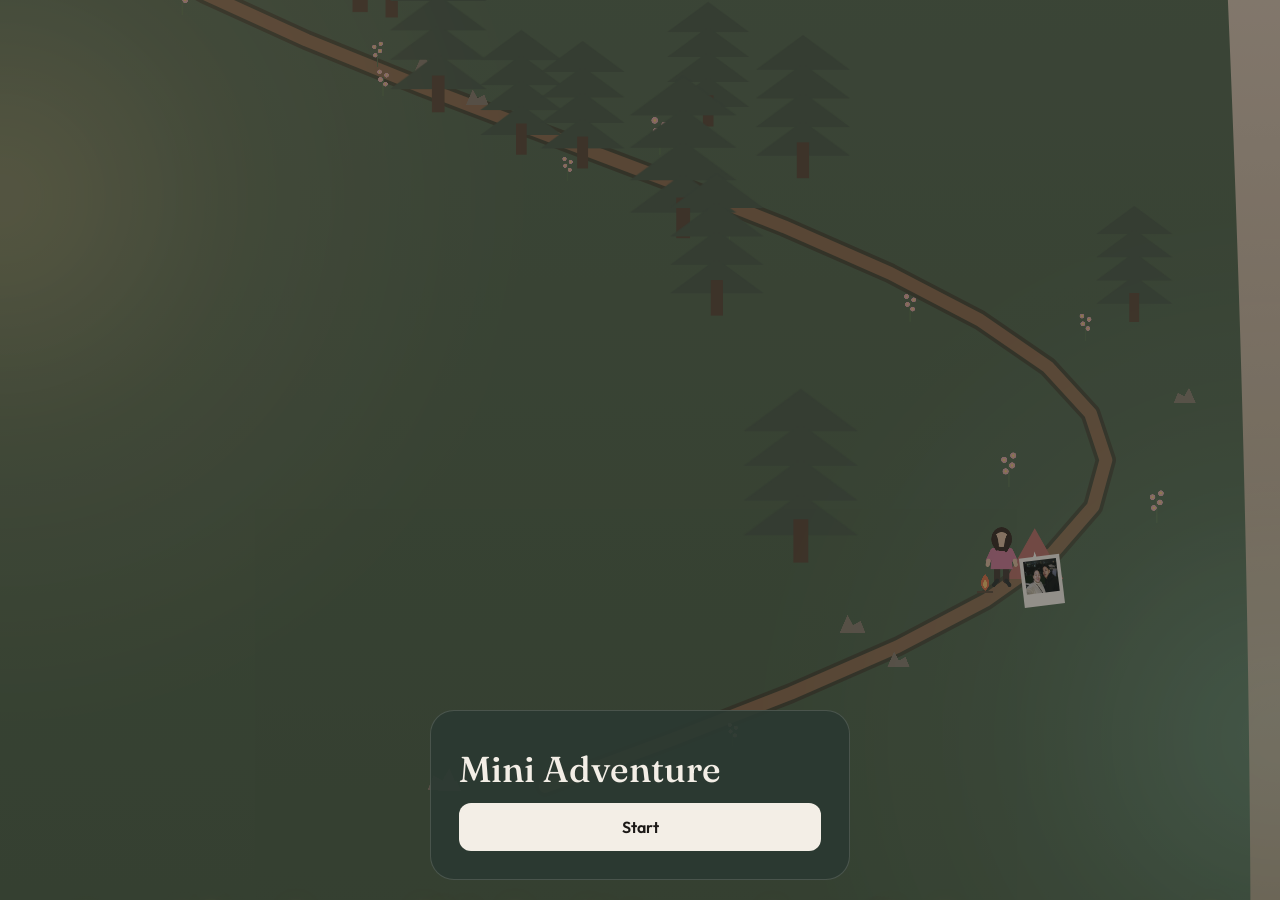
==== commit ce8d6c70: "Add files via upload" ====
--- a/index1.html
+++ b/index1.html
@@ -60,7 +60,8 @@
     .polaroid img { width: 100%; aspect-ratio: 3/4; object-fit: cover; display: block; }
     .polaroid .meta { font-size: 11px; letter-spacing: .16em; text-transform: uppercase; color: var(--mist); margin: 16px 8px 0; font-weight: 500; }
     .polaroid .letter { font-family: Fraunces, Georgia, serif; font-style: italic; font-size: 1.05rem; line-height: 1.5; margin: 12px 8px 0; }
-    .close { position: absolute; right: -8px; top: -8px; width: 40px; height: 40px; border-radius: 999px; border: 0; background: var(--pine); color: var(--paper); cursor: pointer; font-size: 18px; }
+    .close { position: absolute; right: 8px; top: 8px; z-index: 5; width: 44px; height: 44px; border-radius: 999px; border: 2px solid rgba(243,238,230,.9); background: var(--pine); color: var(--paper); cursor: pointer; font-size: 26px; line-height: 1; display: grid; place-items: center; box-shadow: 0 3px 12px rgba(0,0,0,.28); }
+    .close:focus-visible { outline: 3px solid #d7b18a; outline-offset: 3px; }
     .journal { width: 100%; max-width: 520px; background: var(--paper); color: var(--ink); border-radius: 24px; padding: 24px; }
     .journal h2 { font-family: Fraunces, Georgia, serif; margin: 0; }
     .grid { display: grid; grid-template-columns: repeat(3, 1fr); gap: 12px; margin-top: 20px; }
@@ -110,6 +111,48 @@
 .ambient-mote { position: absolute; bottom: -18px; width: var(--size, 5px); height: var(--size, 5px); border-radius: 50%; background: rgba(255, 224, 157, .98); box-shadow: 0 0 10px 3px rgba(255,205,125,.72), 0 0 24px rgba(255,184,98,.38); animation: moteDrift var(--duration, 12s) linear infinite; animation-delay: var(--delay, 0s); will-change: transform, opacity; }
 @keyframes moteDrift { 0% { transform: translate3d(0,0,0); opacity: 0; } 12% { opacity: .65; } 85% { opacity: .45; } 100% { transform: translate3d(var(--drift, 22px), -105vh, 0); opacity: 0; } }
 @media (prefers-reduced-motion: reduce) { #ambientMotes, #backgroundAnimation { display:none; } #backgroundAnimation::before, #backgroundAnimation::after { animation:none; } }
+
+
+/* Full-screen photo viewer: cover the entire phone/desktop screen */
+#letterWrap {
+  position: fixed !important; inset: 0 !important;
+  width: 100vw !important; height: 100vh !important; height: 100dvh !important;
+  max-width: none !important; max-height: none !important;
+  padding: 0 !important; margin: 0 !important; border-radius: 0 !important;
+  align-items: stretch !important; justify-content: stretch !important;
+  overflow: hidden !important; background: #101713 !important; z-index: 45 !important;
+}
+#letterWrap .polaroid {
+  position: absolute !important; inset: 0 !important;
+  width: 100% !important; height: 100% !important;
+  max-width: none !important; margin: 0 !important; padding: 0 !important;
+  transform: none !important; background: #101713 !important; color: #fff8ec !important;
+  overflow: hidden !important;
+}
+#letterImg {
+  position: absolute !important; inset: 0 !important;
+  display: block !important; width: 100% !important; height: 100% !important;
+  max-height: none !important; aspect-ratio: auto !important;
+  object-fit: contain !important; background: #101713 !important;
+}
+#letterWrap .polaroid .meta {
+  position: absolute !important; left: 0 !important; right: 0 !important; bottom: 90px !important;
+  margin: 0 !important; padding: 12px 18px 4px !important;
+  color: #f3d8b3 !important; background: linear-gradient(transparent, rgba(10,15,12,.8)) !important;
+}
+#letterText {
+  position: absolute !important; left: 0 !important; right: 0 !important; bottom: 0 !important;
+  margin: 0 !important; padding: 14px 18px max(20px, env(safe-area-inset-bottom)) !important;
+  max-height: 32vh !important; overflow: auto !important;
+  color: #fff8ec !important; background: rgba(10,15,12,.78) !important;
+  font-size: clamp(15px, 2.5vh, 19px) !important; line-height: 1.5 !important;
+}
+#letterClose { position: fixed !important; top: max(12px, env(safe-area-inset-top)) !important; right: 12px !important; z-index: 60 !important; }
+@media (max-width: 700px) {
+  #letterWrap { width: 100vw !important; max-width: none !important; max-height: none !important; padding: 0 !important; }
+  #letterImg { max-height: none !important; }
+  #letterText { max-height: 34vh !important; padding-left: 16px !important; padding-right: 16px !important; }
+}
 
 </style>
 </head>
@@ -150,7 +193,7 @@
     </div>
     <div class="overlay hidden" id="letterWrap" style="align-items:center">
       <div class="polaroid">
-        <button class="close" id="letterClose" aria-label="Close">×</button>
+        <button class="close" id="letterClose" type="button" aria-label="Close this picture">×</button>
         <img id="letterImg" alt="" />
         <div class="meta" id="letterMeta"></div>
         <p class="letter" id="letterText"></p>
@@ -245,12 +288,34 @@
       const c=document.createElement("canvas");
       c.width=128; c.height=160;
       const g=c.getContext("2d");
-      if(src.includes("hiker")){
-        g.fillStyle="#2c3a32"; g.fillRect(40,54,48,65);
-        g.fillStyle="#d9b89a"; g.beginPath(); g.arc(64,39,23,0,Math.PI*2); g.fill();
-        g.fillStyle="#262b29"; g.fillRect(41,20,46,12);
-        g.fillStyle="#40352e"; g.fillRect(43,112,17,40); g.fillRect(68,112,17,40);
-        g.fillStyle="#b56962"; g.fillRect(30,65,15,42); g.fillRect(83,65,15,42);
+      if(src.includes("hiker") || src.includes("woman")){
+        // Drawn woman climber. Walk fallback frames have different leg/arm poses,
+        // so movement is visible even when the optional sprite folder is absent.
+        const walkMatch=src.match(/woman-walk-(\d+)/);
+        const frame=walkMatch ? Number(walkMatch[1])-1 : 0;
+        const moving=!!walkMatch;
+        const swing=moving ? Math.sin(frame*Math.PI/2)*13 : 0;
+        g.lineCap="round";
+        // legs and boots, pivoted at the hips
+        g.strokeStyle="#40352e"; g.lineWidth=15;
+        g.beginPath(); g.moveTo(53,106); g.lineTo(53+swing,139); g.stroke();
+        g.beginPath(); g.moveTo(75,106); g.lineTo(75-swing,139); g.stroke();
+        g.strokeStyle="#292d2a"; g.lineWidth=9;
+        g.beginPath(); g.moveTo(53+swing,139); g.lineTo(45+swing,150); g.stroke();
+        g.beginPath(); g.moveTo(75-swing,139); g.lineTo(83-swing,150); g.stroke();
+        // arms swing opposite the legs
+        g.strokeStyle="#c87591"; g.lineWidth=13;
+        g.beginPath(); g.moveTo(43,67); g.lineTo(32-swing*.55,91); g.stroke();
+        g.beginPath(); g.moveTo(85,67); g.lineTo(96+swing*.55,91); g.stroke();
+        g.strokeStyle="#d9b89a"; g.lineWidth=10;
+        g.beginPath(); g.moveTo(32-swing*.55,91); g.lineTo(30-swing*.55,101); g.stroke();
+        g.beginPath(); g.moveTo(96+swing*.55,91); g.lineTo(98+swing*.55,101); g.stroke();
+        // pink jacket and head
+        g.fillStyle="#c87591"; g.beginPath(); g.moveTo(43,60); g.lineTo(85,60); g.lineTo(91,112); g.lineTo(37,112); g.closePath(); g.fill();
+        g.fillStyle="#34251f"; g.beginPath(); g.ellipse(64,39,25,29,0,0,Math.PI*2); g.fill();
+        g.fillStyle="#d9b89a"; g.beginPath(); g.arc(64,40,18,0,Math.PI*2); g.fill();
+        g.fillStyle="#34251f"; g.beginPath(); g.ellipse(49,45,7,22,-.18,0,Math.PI*2); g.fill();
+        g.beginPath(); g.ellipse(78,47,7,24,.18,0,Math.PI*2); g.fill();
       } else if(src.includes("tent")){
         g.fillStyle="#b56962"; g.beginPath(); g.moveTo(10,130); g.lineTo(64,34); g.lineTo(118,130); g.closePath(); g.fill();
         g.fillStyle="#f3eee6"; g.beginPath(); g.moveTo(49,130); g.lineTo(64,78); g.lineTo(79,130); g.closePath(); g.fill();
@@ -292,7 +357,7 @@
 const keys=new Set(); let climb=false, descend=false;
 const startT=CAMPS[0].t;
 let pose=sample(world.path,startT);
-const sim={ t:startT, x:pose.x, y:pose.y, tx:pose.tx, ty:pose.ty, facing:1, walking:false, anim:0, time:0 };
+const sim={ t:startT, x:pose.x, y:pose.y, tx:pose.tx, ty:pose.ty, facing:1, walking:false, anim:0, time:0, jumpTimer:0, jumpTriggered:false };
 const cam={ x:0, y:0, w:390, h:844 };
 
 try {
@@ -301,8 +366,8 @@
 } catch {}
 
 Promise.all([
-  ...[1,2,3,4].map(i=>loadImg("sprites/hiker-idle-"+i+".png")),
-  ...[1,2,3,4].map(i=>loadImg("sprites/hiker-walk-"+i+".png")),
+  ...[1,2,3,4].map(i=>loadImg("sprites/woman-idle-"+i+".png")),
+  ...[1,2,3,4].map(i=>loadImg("sprites/woman-walk-"+i+".png")),
   ...[1,2,3,4].map(i=>loadImg("sprites/campfire-"+i+".png")),
   loadImg("sprites/tent.png"), loadImg("sprites/pine.png"), loadImg("sprites/pine-snow.png"),
   loadImg("sprites/rocks.png"), loadImg("sprites/flowers.png"),
@@ -363,7 +428,16 @@
   });
   const frames=sim.walking?images.walk:images.idle;
   const frame=frames[Math.floor(sim.anim*(sim.walking?8:3.2))%4];
-  drawSprite(frame, sx(sim.x), sy(sim.y), 72, sim.facing<0);
+  // Lift the hiker into a celebratory jump when she reaches the final summit photo.
+  const jumpProgress=sim.jumpTimer>0 ? 1-(sim.jumpTimer/0.9) : 0;
+  const jumpLift=sim.jumpTimer>0 ? Math.sin(Math.PI*jumpProgress)*92 : 0;
+  const jumpScale=sim.jumpTimer>0 ? 1+Math.sin(Math.PI*jumpProgress)*0.10 : 1;
+  if(sim.jumpTimer>0){
+    ctx.save(); ctx.globalAlpha=0.22; ctx.fillStyle="#252a28"; ctx.beginPath();
+    ctx.ellipse(sx(sim.x),sy(sim.y)+3,17*(1-jumpProgress*.45),5*(1-jumpProgress*.35),0,0,Math.PI*2); ctx.fill(); ctx.restore();
+  }
+  ctx.save(); ctx.translate(sx(sim.x),sy(sim.y)-jumpLift); ctx.scale(jumpScale,jumpScale);
+  drawSprite(frame, 0, 0, 72, sim.facing<0); ctx.restore();
   world.decorations.filter(d=>d.y>=sim.y).forEach(deco);
 }
 
@@ -423,7 +497,7 @@
 document.getElementById("journalBtn").onclick=()=>{ renderJournal(); setPhase("journal"); };
 document.getElementById("journalClose").onclick=()=>setPhase("play");
 document.getElementById("stay").onclick=()=>setPhase("play");
-document.getElementById("again").onclick=()=>{ sim.t=CAMPS[0].t; opened.clear(); persist(); const p=sample(world.path,sim.t); sim.x=p.x; sim.y=p.y; setPhase("play"); };
+document.getElementById("again").onclick=()=>{ sim.t=CAMPS[0].t; sim.jumpTimer=0; sim.jumpTriggered=false; opened.clear(); persist(); const p=sample(world.path,sim.t); sim.x=p.x; sim.y=p.y; setPhase("play"); };
 document.getElementById("openBtn").onclick=()=>{ if(near) openLetter(near); };
 document.getElementById("muteBtn").onclick=()=>{
   muted=!muted;
@@ -465,6 +539,7 @@
 }
 function update(dt){
   sim.time+=dt;
+  if(sim.jumpTimer>0) sim.jumpTimer=Math.max(0,sim.jumpTimer-dt);
   let mx=0,my=0;
   if(phase==="play"){
     if(keys.has("KeyA")||keys.has("ArrowLeft")) mx-=1;
@@ -472,6 +547,7 @@
     if(keys.has("KeyW")||keys.has("ArrowUp")||climb) my-=1;
     if(keys.has("KeyS")||keys.has("ArrowDown")||descend) my+=1;
   }
+  const previousT=sim.t;
   let walking=false;
   if(mx||my){
     const p=sample(world.path,sim.t);
@@ -479,6 +555,9 @@
     const dir=along===0?(my<0||mx>0?-1:1)*Math.sign(p.ty||1):Math.sign(along);
     sim.t=Math.max(0,Math.min(1,sim.t+(dir*SPEED*dt)/world.path.total));
     walking=true;
+    if(phase==="play" && !sim.jumpTriggered && previousT<0.955 && sim.t>=0.955){
+      sim.jumpTriggered=true; sim.jumpTimer=0.9;
+    }
   }
   const p=sample(world.path,sim.t);
   sim.x=p.x; sim.y=p.y; sim.tx=p.tx; sim.ty=p.ty;
@@ -499,8 +578,15 @@
   const fireworksBtn=document.getElementById("fireworksBtn");
   const atSummit=sim.t>=0.935 && (phase==="play" || phase==="summit");
   fireworksBtn.style.display=atSummit ? "block" : "none";
-  fireworksBtn.style.left="50%";
-  fireworksBtn.style.top="max(16px, calc(env(safe-area-inset-top) + 16px))";
+  // Anchor the celebration button to the actual tip of the final trail, not the viewport top.
+  // Convert the trail endpoint from world coordinates to the same screen coordinates used by the canvas.
+  const trailTip=sample(world.path,1);
+  const screenW=canvas.clientWidth, screenH=canvas.clientHeight;
+  const tipScreenX=((trailTip.x-cam.x)/cam.w)*screenW;
+  const tipScreenY=((trailTip.y-cam.y)/cam.h)*screenH;
+  const btnHalf=Math.min(165, (screenW-24)/2);
+  fireworksBtn.style.left=Math.max(btnHalf+12,Math.min(screenW-btnHalf-12,tipScreenX))+"px";
+  fireworksBtn.style.top=Math.max(66,Math.min(screenH-66,tipScreenY-62))+"px";
   persistAt+=dt; if(persistAt>1.2){ persistAt=0; persist(); }
 }
 requestAnimationFrame(loop);
@@ -536,10 +622,10 @@
   window.addEventListener("resize",resize); resize();
   function burst(x,y){
     const colors=["#ffd166","#ff6b6b","#f7aef8","#9bf6ff","#caffbf","#fff3b0"];
-    const count=150;
+    const count=55;
     for(let i=0;i<count;i++){
-      const angle=Math.PI*2*i/count+Math.random()*.035, speed=1.5+Math.random()*4.2;
-      particles.push({x,y,vx:Math.cos(angle)*speed,vy:Math.sin(angle)*speed,life:85+Math.random()*45,max:130,size:2+Math.random()*3,color:colors[Math.floor(Math.random()*colors.length)]});
+      const angle=Math.PI*2*i/count+Math.random()*.035, speed=1.2+Math.random()*3.0;
+      particles.push({x,y,vx:Math.cos(angle)*speed,vy:Math.sin(angle)*speed,life:55+Math.random()*30,max:85,size:1.5+Math.random()*1.5,color:colors[Math.floor(Math.random()*colors.length)]});
     }
   }
   function frame(){
@@ -551,8 +637,8 @@
       fctx.fillStyle=p.color; fctx.beginPath(); fctx.arc(p.x,p.y,p.size,0,Math.PI*2); fctx.fill();
     }
     fctx.globalAlpha=1;
-    if(performance.now()-startTime<4300){
-      if(Math.random()<.24) burst(innerWidth*(.12+Math.random()*.76),innerHeight*(.12+Math.random()*.48));
+    if(performance.now()-startTime<3000){
+      if(Math.random()<.08) burst(innerWidth*(.12+Math.random()*.76),innerHeight*(.12+Math.random()*.48));
     } else if(!particles.length){
       running=false; cancelAnimationFrame(raf); message.classList.remove("hidden"); return;
     }
@@ -566,7 +652,7 @@
     event.preventDefault();
     if(running) return;
     running=true; startTime=performance.now(); particles=[]; message.classList.add("hidden");
-    burst(innerWidth*.25,innerHeight*.3); burst(innerWidth*.72,innerHeight*.25); burst(innerWidth*.5,innerHeight*.42);
+    burst(innerWidth*.5,innerHeight*.32);
     raf=requestAnimationFrame(frame);
   });
 })();
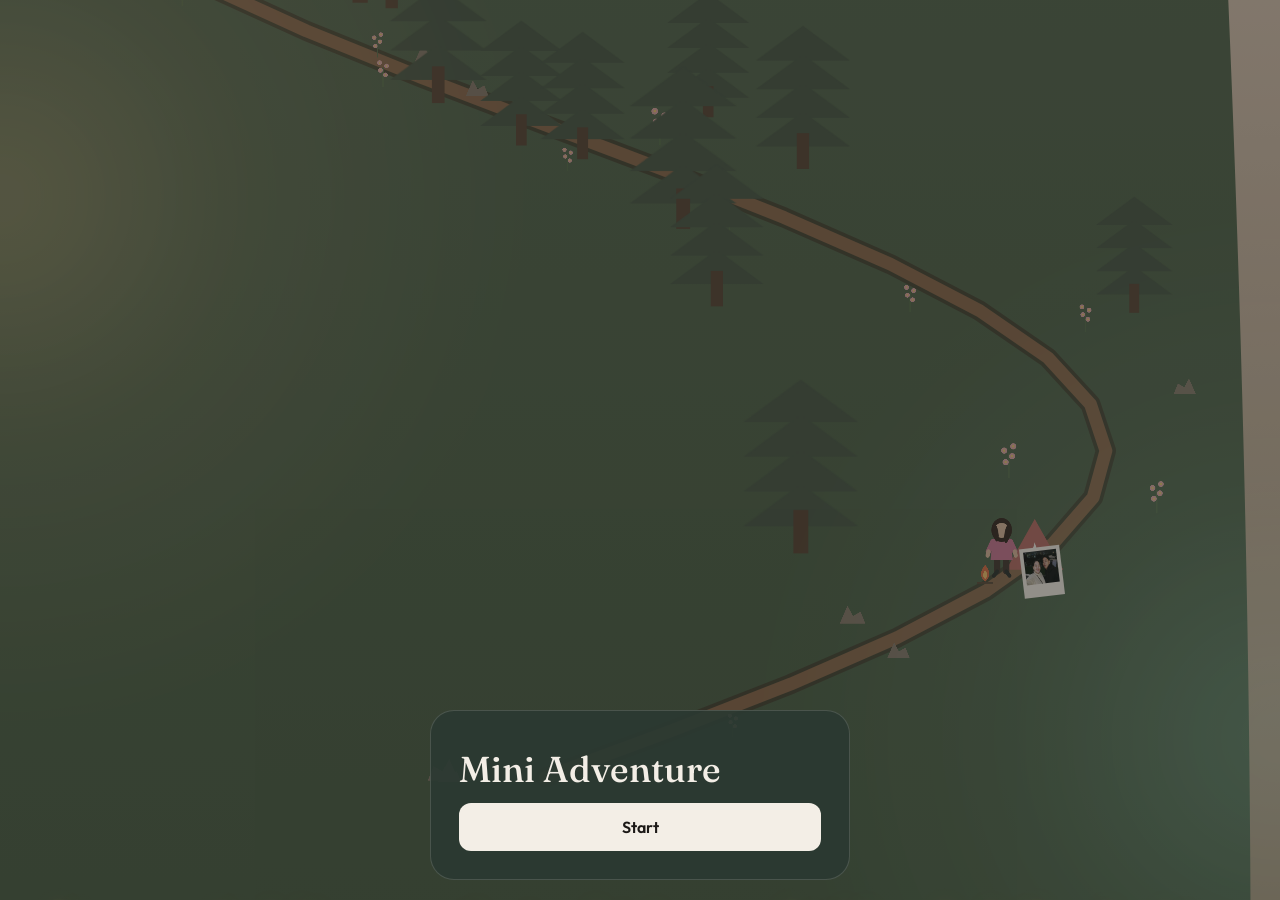
==== commit 9003c40a: "Update index1.html" ====
--- a/index1.html
+++ b/index1.html
@@ -3,7 +3,7 @@
 <head>
   <meta charset="utf-8" />
   <meta name="viewport" content="width=device-width, initial-scale=1, viewport-fit=cover" />
-  <title>Ridge Letters</title>
+  <title>my love rowee</title>
   <meta name="theme-color" content="#2c3a32" />
   <link rel="icon" href="favicon.svg" />
   <link rel="preconnect" href="https://fonts.googleapis.com" />
@@ -210,7 +210,7 @@
     </div>
     <div class="overlay hidden" id="summit">
       <div class="card">
-        <div class="eyebrow">Tahimik ang mundo sa tuktok</div>
+        <div class="eyebrow">Ikaw ang Mundo ko</div>
         <button class="btn" id="stay">Stay</button>
         <button class="btn ghost" id="again">Again</button>
       </div>
@@ -218,18 +218,18 @@
   </div>
 <script>
 const CAMPS = [
-  { id:"meadow", name:"Wildflower Camp", elevation:1284, t:0.06, photo:"meadow.jpg", prompt:"",
+  { id:"meadow", name:"love Camp 1", elevation:1284, t:0.06, photo:"meadow.jpg", prompt:"",
     letter:"Alam mo, ang saya lang na may ikaw sa mga araw ko. Kahit simpleng kwentuhan, tawanan sa kung anu-anong bagay, o tambay lang na walang ginagawa, nagiging mas okay ang araw ko. Sana marami pa tayong ganitong moments—yung walang pressure, basta masaya lang tayo." },
-  { id:"pines", name:"Pine Hollow", elevation:1710, t:0.22, photo:"pines.jpg", prompt:"",
+  { id:"pines", name:"love camp 2", elevation:1710, t:0.22, photo:"pines.jpg", prompt:"",
     letter:"Gusto ko yung feeling na pwede tayong maging sarili natin kapag magkasama. Pwedeng seryoso minsan, pwedeng puro kalokohan din. At kapag pagod ka, nandito lang ako para makinig o samahan ka kahit wala akong perfect na advice, at least may kakampi ka." },
-  { id:"lake", name:"Mirror Lake", elevation:2186, t:0.4, photo:"lake.jpg", prompt:"",
+  { id:"lake", name:"love camp 3", elevation:2186, t:0.4, photo:"lake.jpg", prompt:"",
     letter:"Isa sa mga gusto ko sa atin, hindi naman kailangang laging special para maging memorable. Minsan yung random na picture, simpleng lakad, o mga bagay na tayo lang ang nakaka gets ang pinaka masaya. Sana hindi mawala yung pagiging comfortable natin sa isa’t isa, kahit tumagal pa tayo." },
-  { id:"ridge", name:"Cloudline", elevation:2688, t:0.58, photo:"stars.jpg", prompt:"",
+  { id:"ridge", name:"love camp 4", elevation:2688, t:0.58, photo:"stars.jpg", prompt:"",
     letter:"Hindi naman tayo laging mag-aagree, at sure akong may times na pareho tayong matigas ang ulo pero madalas ako 😂. Pero sana lagi pa rin nating piliing mag-usap nang maayos, makinig, at ayusin kung may problema. Mas gusto kong team tayo kaysa magkalaban. Tapos pagkatapos, bati na ulit—at pwede na tayong maghanap ng kakainin." },
-  { id:"stars", name:"Star Camp", elevation:3180, t:0.78, photo:"ridge.jpg", prompt:"",
+  { id:"stars", name:"love camp 5", elevation:3180, t:0.78, photo:"ridge.jpg", prompt:"",
     letter:"Salamat sa pag-share ng araw mo sa akin—sa good news, sa reklamo, sa random stories, at kahit sa mga bagay na hindi naman importante pero gusto mo lang ikwento. Gusto kong patuloy na makilala ka At oo, handa pa rin akong makinig sa mga kwentong alam ko na ang ending." },
   { id:"summit", name:"The Summit", elevation:3612, t:0.965, photo:"summit.jpg", prompt:"",
-    letter:"Ayun, nakaabot ka rin sa dulo! Sana nag-enjoy ka sa little adventure na ’to. Ginawa ko ito para balikan natin yung ilang memories natin, at para may bago rin tayong ma-add sa listahan. Hindi naman kailangang laging maganda ang mga bagay—basta may tawanan, konting adventure, pagkain pagkatapos, at ikaw na kasama ko, solid na. Love you, and tara, gawa pa tayo ng mas maraming memories." }
+    letter:"Ayun, nakaabot ka rin sa dulo! Sana nag-enjoy ka sa little adventure na ’to. Ginawa ko to para balikan natin yung ilang memories natin, at para may bago rin tayong ma-add sa listahan. Hindi naman kailangang laging maganda ang mga bagay basta may tawanan, konting adventure, pagkain pagkatapos, at ikaw na kasama ko, solid na. Love you, and tara, gawa pa tayo ng mas maraming memories." }
 ];
 const WORLD_W = 1600, WORLD_H = 5600, SPEED = 310, NEAR = 0.028;
 const KEY = "ridge-letters-v1";
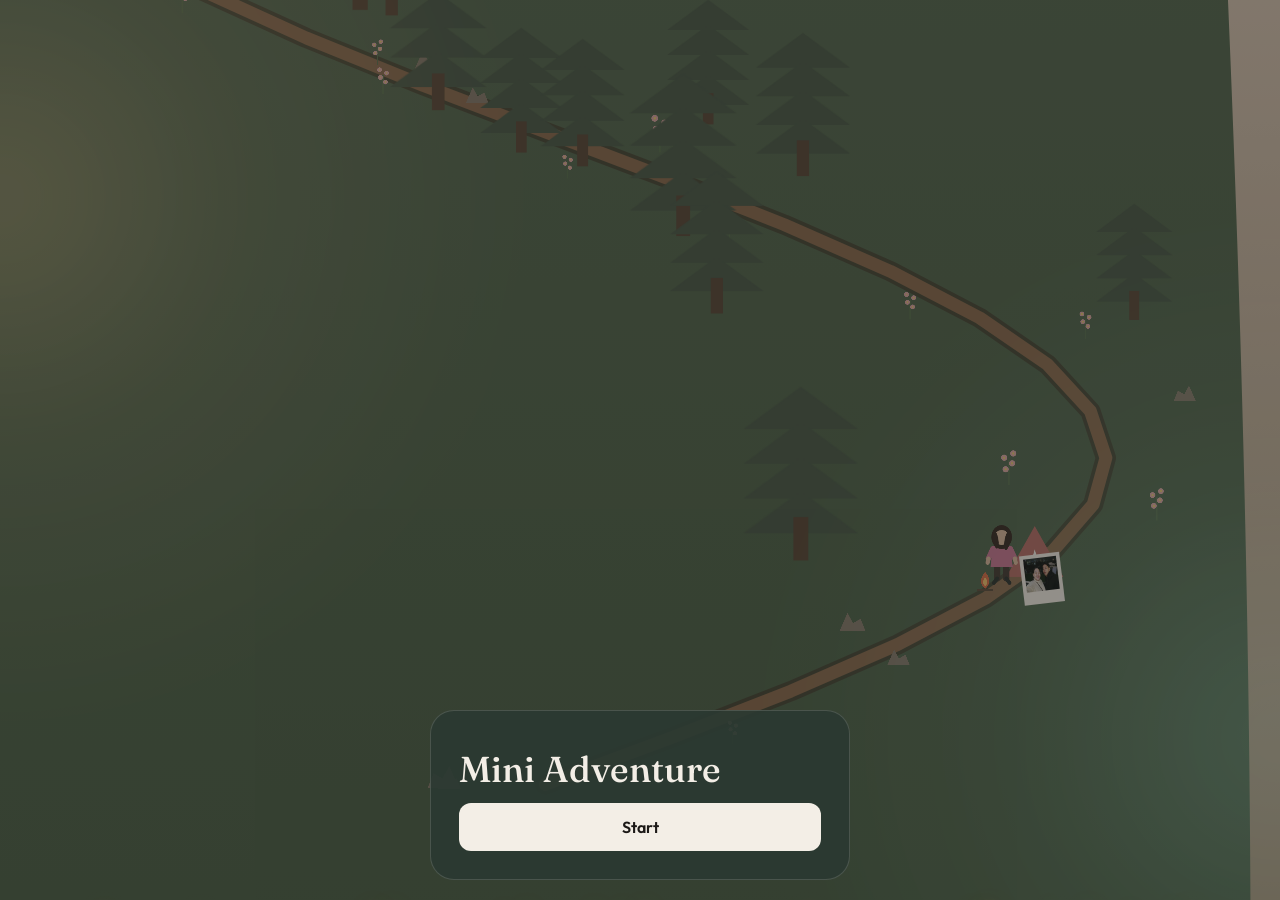
==== commit 73d16393: "Add files via upload" ====
--- a/index1.html
+++ b/index1.html
@@ -3,7 +3,7 @@
 <head>
   <meta charset="utf-8" />
   <meta name="viewport" content="width=device-width, initial-scale=1, viewport-fit=cover" />
-  <title>my love rowee</title>
+  <title>Ridge Letters</title>
   <meta name="theme-color" content="#2c3a32" />
   <link rel="icon" href="favicon.svg" />
   <link rel="preconnect" href="https://fonts.googleapis.com" />
@@ -113,45 +113,40 @@
 @media (prefers-reduced-motion: reduce) { #ambientMotes, #backgroundAnimation { display:none; } #backgroundAnimation::before, #backgroundAnimation::after { animation:none; } }
 
 
-/* Full-screen photo viewer: cover the entire phone/desktop screen */
-#letterWrap {
-  position: fixed !important; inset: 0 !important;
-  width: 100vw !important; height: 100vh !important; height: 100dvh !important;
-  max-width: none !important; max-height: none !important;
-  padding: 0 !important; margin: 0 !important; border-radius: 0 !important;
-  align-items: stretch !important; justify-content: stretch !important;
-  overflow: hidden !important; background: #101713 !important; z-index: 45 !important;
-}
+/* Restore the classic Polaroid-style photo card on desktop and mobile. */
+#letterWrap { align-items: center !important; justify-content: center !important; }
 #letterWrap .polaroid {
-  position: absolute !important; inset: 0 !important;
-  width: 100% !important; height: 100% !important;
-  max-width: none !important; margin: 0 !important; padding: 0 !important;
-  transform: none !important; background: #101713 !important; color: #fff8ec !important;
-  overflow: hidden !important;
+  position: relative !important; inset: auto !important;
+  width: 100% !important; max-width: min(22rem, 88vw) !important;
+  height: auto !important; max-height: 82dvh !important;
+  margin: auto !important; padding: 12px 12px 24px !important;
+  transform: rotate(-1.2deg) !important;
+  background: var(--paper) !important; color: var(--ink) !important;
+  overflow: auto !important;
 }
 #letterImg {
-  position: absolute !important; inset: 0 !important;
-  display: block !important; width: 100% !important; height: 100% !important;
-  max-height: none !important; aspect-ratio: auto !important;
-  object-fit: contain !important; background: #101713 !important;
+  position: relative !important; inset: auto !important;
+  display: block !important; width: 100% !important;
+  height: auto !important; max-height: 42dvh !important;
+  aspect-ratio: 3 / 4 !important; object-fit: cover !important;
+  background: #e7ddd0 !important;
 }
 #letterWrap .polaroid .meta {
-  position: absolute !important; left: 0 !important; right: 0 !important; bottom: 90px !important;
-  margin: 0 !important; padding: 12px 18px 4px !important;
-  color: #f3d8b3 !important; background: linear-gradient(transparent, rgba(10,15,12,.8)) !important;
+  position: static !important; margin: 16px 8px 0 !important;
+  padding: 0 !important; color: var(--mist) !important; background: none !important;
 }
 #letterText {
-  position: absolute !important; left: 0 !important; right: 0 !important; bottom: 0 !important;
-  margin: 0 !important; padding: 14px 18px max(20px, env(safe-area-inset-bottom)) !important;
-  max-height: 32vh !important; overflow: auto !important;
-  color: #fff8ec !important; background: rgba(10,15,12,.78) !important;
-  font-size: clamp(15px, 2.5vh, 19px) !important; line-height: 1.5 !important;
-}
-#letterClose { position: fixed !important; top: max(12px, env(safe-area-inset-top)) !important; right: 12px !important; z-index: 60 !important; }
+  position: static !important; margin: 12px 8px 0 !important;
+  padding: 0 !important; max-height: none !important; overflow: visible !important;
+  color: var(--ink) !important; background: none !important;
+  font-family: Fraunces, Georgia, serif !important; font-style: italic !important;
+  font-size: 1.05rem !important; line-height: 1.5 !important;
+}
+#letterClose { position: absolute !important; top: 8px !important; right: 8px !important; }
 @media (max-width: 700px) {
-  #letterWrap { width: 100vw !important; max-width: none !important; max-height: none !important; padding: 0 !important; }
-  #letterImg { max-height: none !important; }
-  #letterText { max-height: 34vh !important; padding-left: 16px !important; padding-right: 16px !important; }
+  #letterWrap { width: 100vw !important; max-width: 100vw !important; max-height: 100dvh !important; padding: 14px !important; }
+  #letterWrap .polaroid { max-width: min(22rem, 90vw) !important; max-height: 82dvh !important; }
+  #letterImg { max-height: 38dvh !important; }
 }
 
 </style>
@@ -210,7 +205,7 @@
     </div>
     <div class="overlay hidden" id="summit">
       <div class="card">
-        <div class="eyebrow">Ikaw ang Mundo ko</div>
+        <div class="eyebrow">Tahimik ang mundo sa tuktok</div>
         <button class="btn" id="stay">Stay</button>
         <button class="btn ghost" id="again">Again</button>
       </div>
@@ -218,18 +213,18 @@
   </div>
 <script>
 const CAMPS = [
-  { id:"meadow", name:"love Camp 1", elevation:1284, t:0.06, photo:"meadow.jpg", prompt:"",
+  { id:"meadow", name:"Wildflower Camp", elevation:1284, t:0.06, photo:"meadow.jpg", prompt:"",
     letter:"Alam mo, ang saya lang na may ikaw sa mga araw ko. Kahit simpleng kwentuhan, tawanan sa kung anu-anong bagay, o tambay lang na walang ginagawa, nagiging mas okay ang araw ko. Sana marami pa tayong ganitong moments—yung walang pressure, basta masaya lang tayo." },
-  { id:"pines", name:"love camp 2", elevation:1710, t:0.22, photo:"pines.jpg", prompt:"",
+  { id:"pines", name:"Pine Hollow", elevation:1710, t:0.22, photo:"pines.jpg", prompt:"",
     letter:"Gusto ko yung feeling na pwede tayong maging sarili natin kapag magkasama. Pwedeng seryoso minsan, pwedeng puro kalokohan din. At kapag pagod ka, nandito lang ako para makinig o samahan ka kahit wala akong perfect na advice, at least may kakampi ka." },
-  { id:"lake", name:"love camp 3", elevation:2186, t:0.4, photo:"lake.jpg", prompt:"",
+  { id:"lake", name:"Mirror Lake", elevation:2186, t:0.4, photo:"lake.jpg", prompt:"",
     letter:"Isa sa mga gusto ko sa atin, hindi naman kailangang laging special para maging memorable. Minsan yung random na picture, simpleng lakad, o mga bagay na tayo lang ang nakaka gets ang pinaka masaya. Sana hindi mawala yung pagiging comfortable natin sa isa’t isa, kahit tumagal pa tayo." },
-  { id:"ridge", name:"love camp 4", elevation:2688, t:0.58, photo:"stars.jpg", prompt:"",
+  { id:"ridge", name:"Cloudline", elevation:2688, t:0.58, photo:"stars.jpg", prompt:"",
     letter:"Hindi naman tayo laging mag-aagree, at sure akong may times na pareho tayong matigas ang ulo pero madalas ako 😂. Pero sana lagi pa rin nating piliing mag-usap nang maayos, makinig, at ayusin kung may problema. Mas gusto kong team tayo kaysa magkalaban. Tapos pagkatapos, bati na ulit—at pwede na tayong maghanap ng kakainin." },
-  { id:"stars", name:"love camp 5", elevation:3180, t:0.78, photo:"ridge.jpg", prompt:"",
+  { id:"stars", name:"Star Camp", elevation:3180, t:0.78, photo:"ridge.jpg", prompt:"",
     letter:"Salamat sa pag-share ng araw mo sa akin—sa good news, sa reklamo, sa random stories, at kahit sa mga bagay na hindi naman importante pero gusto mo lang ikwento. Gusto kong patuloy na makilala ka At oo, handa pa rin akong makinig sa mga kwentong alam ko na ang ending." },
   { id:"summit", name:"The Summit", elevation:3612, t:0.965, photo:"summit.jpg", prompt:"",
-    letter:"Ayun, nakaabot ka rin sa dulo! Sana nag-enjoy ka sa little adventure na ’to. Ginawa ko to para balikan natin yung ilang memories natin, at para may bago rin tayong ma-add sa listahan. Hindi naman kailangang laging maganda ang mga bagay basta may tawanan, konting adventure, pagkain pagkatapos, at ikaw na kasama ko, solid na. Love you, and tara, gawa pa tayo ng mas maraming memories." }
+    letter:"Ayun, nakaabot ka rin sa dulo! Sana nag-enjoy ka sa little adventure na ’to. Ginawa ko ito para balikan natin yung ilang memories natin, at para may bago rin tayong ma-add sa listahan. Hindi naman kailangang laging maganda ang mga bagay—basta may tawanan, konting adventure, pagkain pagkatapos, at ikaw na kasama ko, solid na. Love you, and tara, gawa pa tayo ng mas maraming memories." }
 ];
 const WORLD_W = 1600, WORLD_H = 5600, SPEED = 310, NEAR = 0.028;
 const KEY = "ridge-letters-v1";
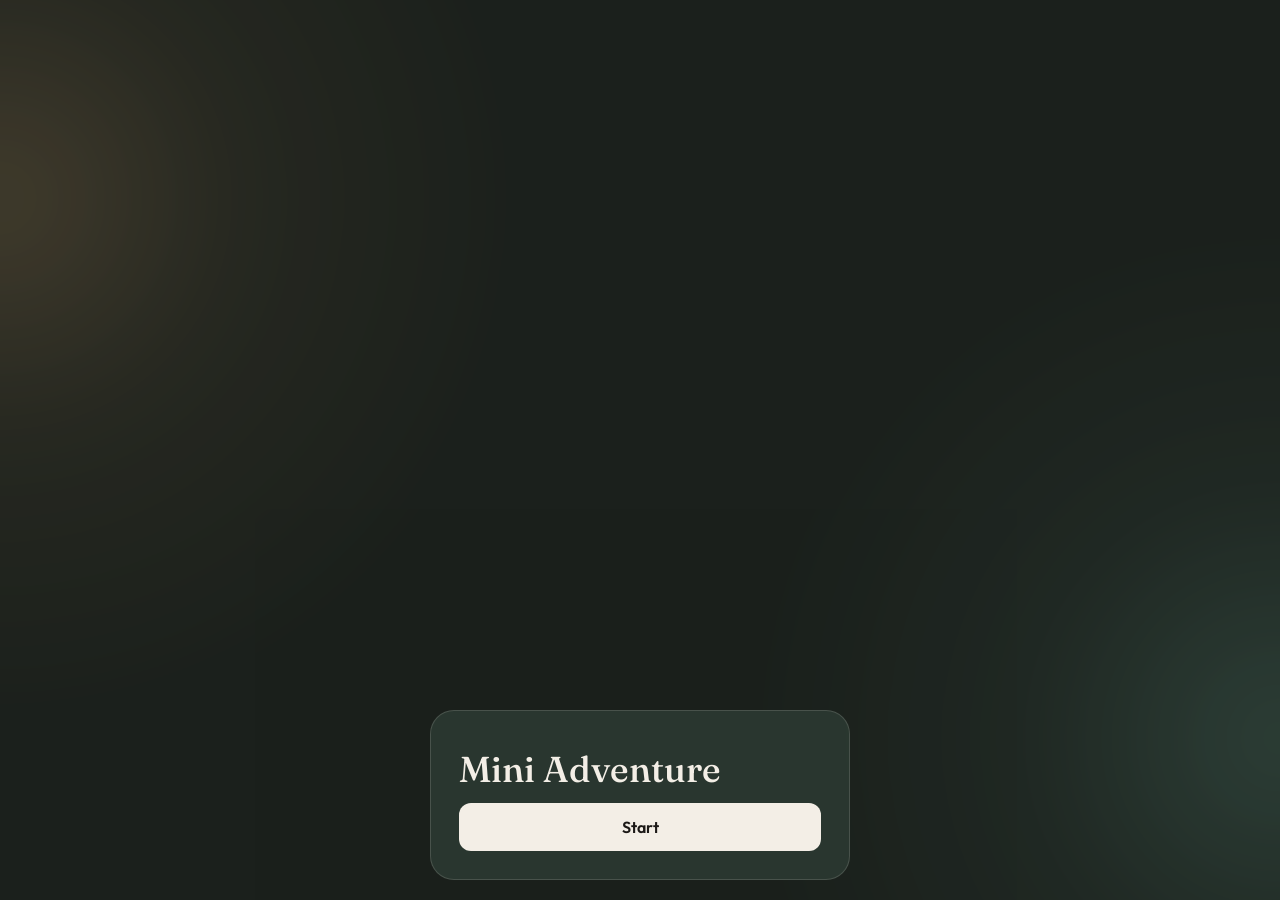
==== commit 4a8ac889: "Update index1.html" ====
--- a/index1.html
+++ b/index1.html
@@ -3,7 +3,7 @@
 <head>
   <meta charset="utf-8" />
   <meta name="viewport" content="width=device-width, initial-scale=1, viewport-fit=cover" />
-  <title>Ridge Letters</title>
+  <title>My love</title>
   <meta name="theme-color" content="#2c3a32" />
   <link rel="icon" href="favicon.svg" />
   <link rel="preconnect" href="https://fonts.googleapis.com" />
@@ -205,7 +205,7 @@
     </div>
     <div class="overlay hidden" id="summit">
       <div class="card">
-        <div class="eyebrow">Tahimik ang mundo sa tuktok</div>
+        <div class="eyebrow">ikaw ang mundo ko</div>
         <button class="btn" id="stay">Stay</button>
         <button class="btn ghost" id="again">Again</button>
       </div>
@@ -213,18 +213,18 @@
   </div>
 <script>
 const CAMPS = [
-  { id:"meadow", name:"Wildflower Camp", elevation:1284, t:0.06, photo:"meadow.jpg", prompt:"",
+  { id:"meadow", name:"love Camp 1", elevation:1284, t:0.06, photo:"meadow.jpg", prompt:"👣",
     letter:"Alam mo, ang saya lang na may ikaw sa mga araw ko. Kahit simpleng kwentuhan, tawanan sa kung anu-anong bagay, o tambay lang na walang ginagawa, nagiging mas okay ang araw ko. Sana marami pa tayong ganitong moments—yung walang pressure, basta masaya lang tayo." },
-  { id:"pines", name:"Pine Hollow", elevation:1710, t:0.22, photo:"pines.jpg", prompt:"",
+  { id:"pines", name:"love camp 2", elevation:1710, t:0.22, photo:"pines.jpg", prompt:"😘",
     letter:"Gusto ko yung feeling na pwede tayong maging sarili natin kapag magkasama. Pwedeng seryoso minsan, pwedeng puro kalokohan din. At kapag pagod ka, nandito lang ako para makinig o samahan ka kahit wala akong perfect na advice, at least may kakampi ka." },
-  { id:"lake", name:"Mirror Lake", elevation:2186, t:0.4, photo:"lake.jpg", prompt:"",
+  { id:"lake", name:"love camp 3", elevation:2186, t:0.4, photo:"lake.jpg", prompt:"❤️",
     letter:"Isa sa mga gusto ko sa atin, hindi naman kailangang laging special para maging memorable. Minsan yung random na picture, simpleng lakad, o mga bagay na tayo lang ang nakaka gets ang pinaka masaya. Sana hindi mawala yung pagiging comfortable natin sa isa’t isa, kahit tumagal pa tayo." },
-  { id:"ridge", name:"Cloudline", elevation:2688, t:0.58, photo:"stars.jpg", prompt:"",
+  { id:"ridge", name:"love camp 4", elevation:2688, t:0.58, photo:"stars.jpg", prompt:"😍",
     letter:"Hindi naman tayo laging mag-aagree, at sure akong may times na pareho tayong matigas ang ulo pero madalas ako 😂. Pero sana lagi pa rin nating piliing mag-usap nang maayos, makinig, at ayusin kung may problema. Mas gusto kong team tayo kaysa magkalaban. Tapos pagkatapos, bati na ulit—at pwede na tayong maghanap ng kakainin." },
-  { id:"stars", name:"Star Camp", elevation:3180, t:0.78, photo:"ridge.jpg", prompt:"",
-    letter:"Salamat sa pag-share ng araw mo sa akin—sa good news, sa reklamo, sa random stories, at kahit sa mga bagay na hindi naman importante pero gusto mo lang ikwento. Gusto kong patuloy na makilala ka At oo, handa pa rin akong makinig sa mga kwentong alam ko na ang ending." },
-  { id:"summit", name:"The Summit", elevation:3612, t:0.965, photo:"summit.jpg", prompt:"",
-    letter:"Ayun, nakaabot ka rin sa dulo! Sana nag-enjoy ka sa little adventure na ’to. Ginawa ko ito para balikan natin yung ilang memories natin, at para may bago rin tayong ma-add sa listahan. Hindi naman kailangang laging maganda ang mga bagay—basta may tawanan, konting adventure, pagkain pagkatapos, at ikaw na kasama ko, solid na. Love you, and tara, gawa pa tayo ng mas maraming memories." }
+  { id:"stars", name:"love camp 5", elevation:3180, t:0.78, photo:"ridge.jpg", prompt:""😶‍🌫️,
+    letter:"Salamat sa pag-share ng araw mo sa akin sa good news, sa reklamo, sa random stories, at kahit sa mga bagay na hindi naman importante pero gusto mo lang ikwento. Gusto kong patuloy na makilala ka At oo, handa pa rin akong makinig sa mga kwentong alam ko na ang ending." },
+  { id:"summit", name:"The Summit", elevation:3612, t:0.965, photo:"summit.jpg", prompt:"🥳",
+    letter:"Ayun, nakaabot ka rin sa dulo! Sana nag enjoy ka sa little adventure na ’to. Ginawa ko ito para balikan natin yung ilang memories natin, at para may bago rin tayong ma-add sa listahan. Hindi naman kailangang laging maganda ang mga bagay—basta may tawanan, konting adventure, pagkain pagkatapos, at ikaw na kasama ko, solid na. Love you, and tara, gawa pa tayo ng mas maraming memories." }
 ];
 const WORLD_W = 1600, WORLD_H = 5600, SPEED = 310, NEAR = 0.028;
 const KEY = "ridge-letters-v1";
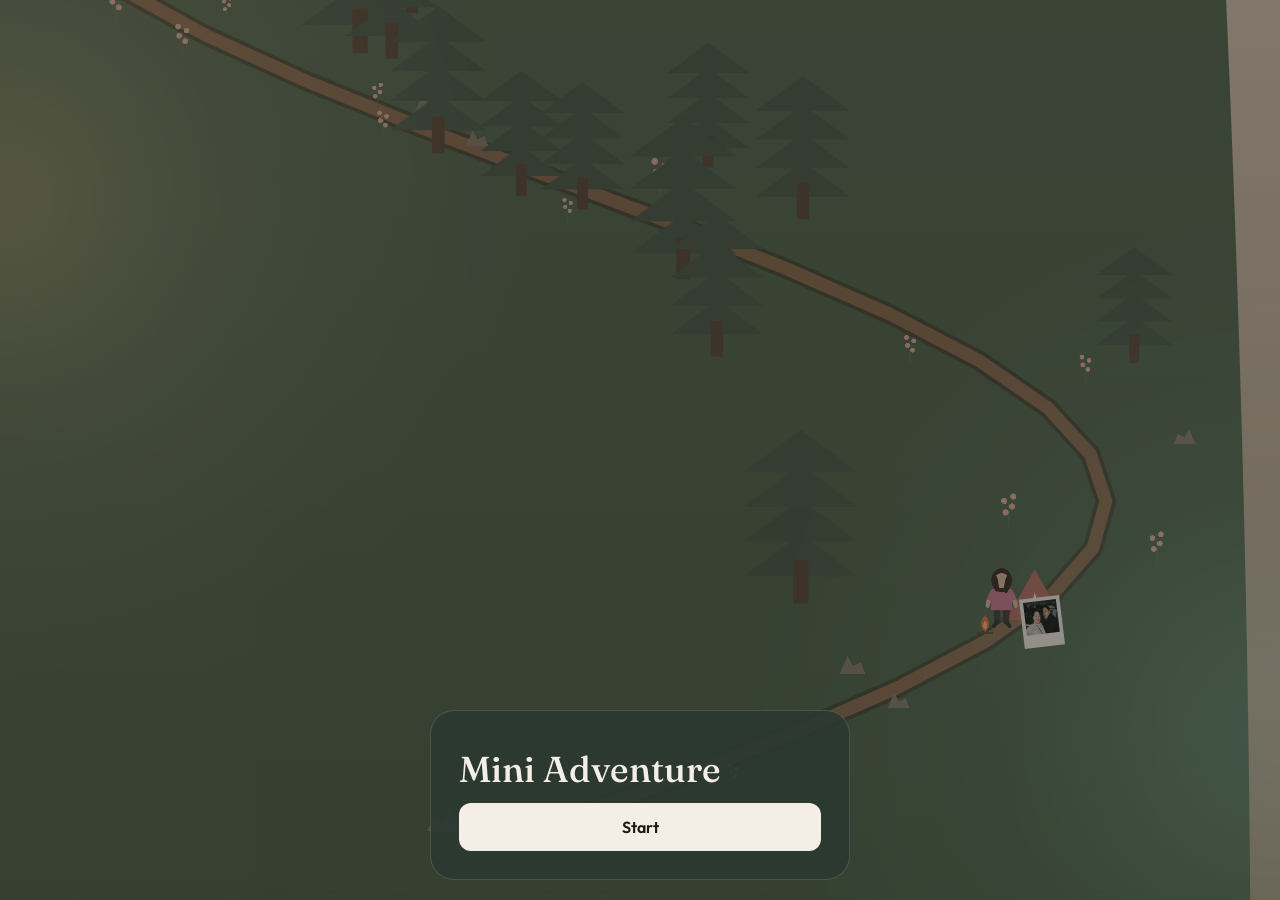
==== commit 15d6ab86: "Update index1.html" ====
--- a/index1.html
+++ b/index1.html
@@ -213,17 +213,17 @@
   </div>
 <script>
 const CAMPS = [
-  { id:"meadow", name:"love Camp 1", elevation:1284, t:0.06, photo:"meadow.jpg", prompt:"👣",
+  { id:"meadow", name:"love Camp 1", elevation:1284, t:0.06, photo:"meadow.jpg",
     letter:"Alam mo, ang saya lang na may ikaw sa mga araw ko. Kahit simpleng kwentuhan, tawanan sa kung anu-anong bagay, o tambay lang na walang ginagawa, nagiging mas okay ang araw ko. Sana marami pa tayong ganitong moments—yung walang pressure, basta masaya lang tayo." },
-  { id:"pines", name:"love camp 2", elevation:1710, t:0.22, photo:"pines.jpg", prompt:"😘",
+  { id:"pines", name:"love camp 2", elevation:1710, t:0.22, photo:"pines.jpg",
     letter:"Gusto ko yung feeling na pwede tayong maging sarili natin kapag magkasama. Pwedeng seryoso minsan, pwedeng puro kalokohan din. At kapag pagod ka, nandito lang ako para makinig o samahan ka kahit wala akong perfect na advice, at least may kakampi ka." },
-  { id:"lake", name:"love camp 3", elevation:2186, t:0.4, photo:"lake.jpg", prompt:"❤️",
+  { id:"lake", name:"love camp 3", elevation:2186, t:0.4, photo:"lake.jpg",
     letter:"Isa sa mga gusto ko sa atin, hindi naman kailangang laging special para maging memorable. Minsan yung random na picture, simpleng lakad, o mga bagay na tayo lang ang nakaka gets ang pinaka masaya. Sana hindi mawala yung pagiging comfortable natin sa isa’t isa, kahit tumagal pa tayo." },
-  { id:"ridge", name:"love camp 4", elevation:2688, t:0.58, photo:"stars.jpg", prompt:"😍",
+  { id:"ridge", name:"love camp 4", elevation:2688, t:0.58, photo:"stars.jpg",
     letter:"Hindi naman tayo laging mag-aagree, at sure akong may times na pareho tayong matigas ang ulo pero madalas ako 😂. Pero sana lagi pa rin nating piliing mag-usap nang maayos, makinig, at ayusin kung may problema. Mas gusto kong team tayo kaysa magkalaban. Tapos pagkatapos, bati na ulit—at pwede na tayong maghanap ng kakainin." },
-  { id:"stars", name:"love camp 5", elevation:3180, t:0.78, photo:"ridge.jpg", prompt:""😶‍🌫️,
+  { id:"stars", name:"love camp 5", elevation:3180, t:0.78, photo:"ridge.jpg",
     letter:"Salamat sa pag-share ng araw mo sa akin sa good news, sa reklamo, sa random stories, at kahit sa mga bagay na hindi naman importante pero gusto mo lang ikwento. Gusto kong patuloy na makilala ka At oo, handa pa rin akong makinig sa mga kwentong alam ko na ang ending." },
-  { id:"summit", name:"The Summit", elevation:3612, t:0.965, photo:"summit.jpg", prompt:"🥳",
+  { id:"summit", name:"The Summit", elevation:3612, t:0.965, photo:"summit.jpg",
     letter:"Ayun, nakaabot ka rin sa dulo! Sana nag enjoy ka sa little adventure na ’to. Ginawa ko ito para balikan natin yung ilang memories natin, at para may bago rin tayong ma-add sa listahan. Hindi naman kailangang laging maganda ang mga bagay—basta may tawanan, konting adventure, pagkain pagkatapos, at ikaw na kasama ko, solid na. Love you, and tara, gawa pa tayo ng mas maraming memories." }
 ];
 const WORLD_W = 1600, WORLD_H = 5600, SPEED = 310, NEAR = 0.028;
